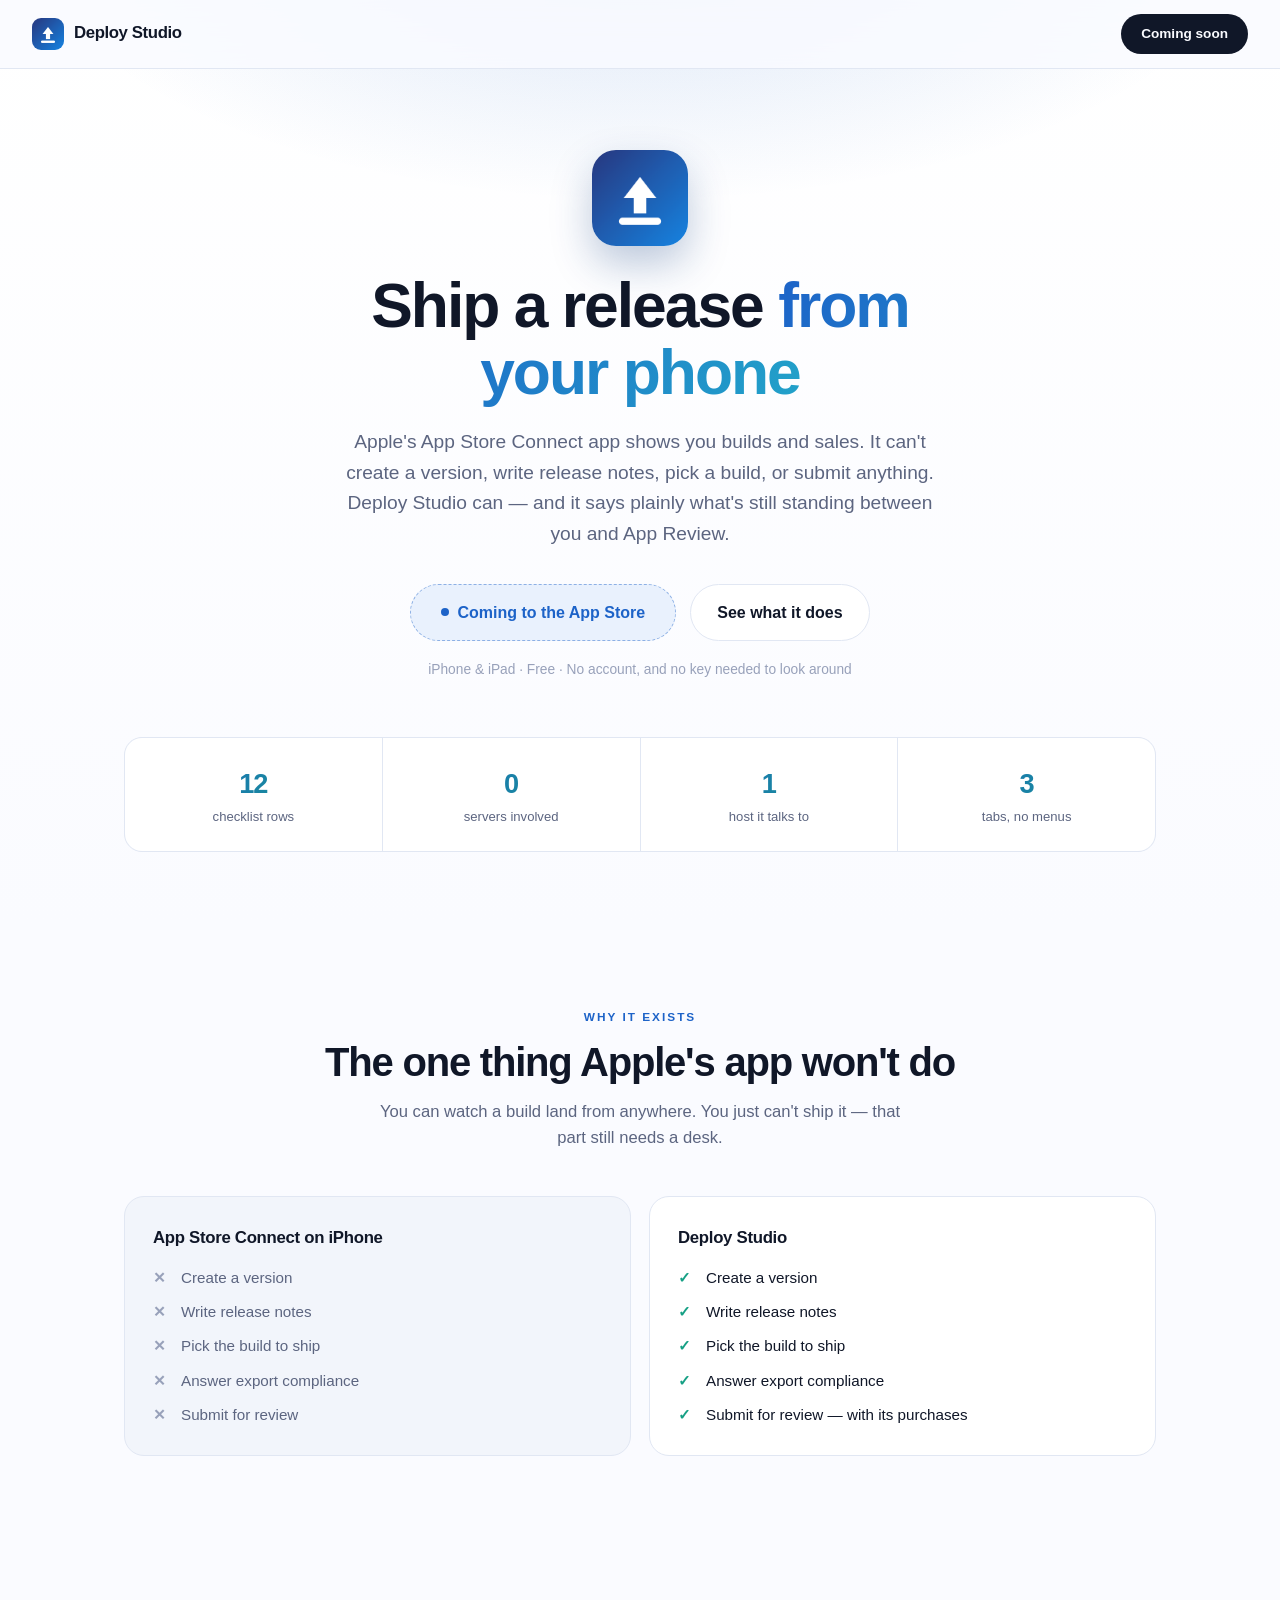
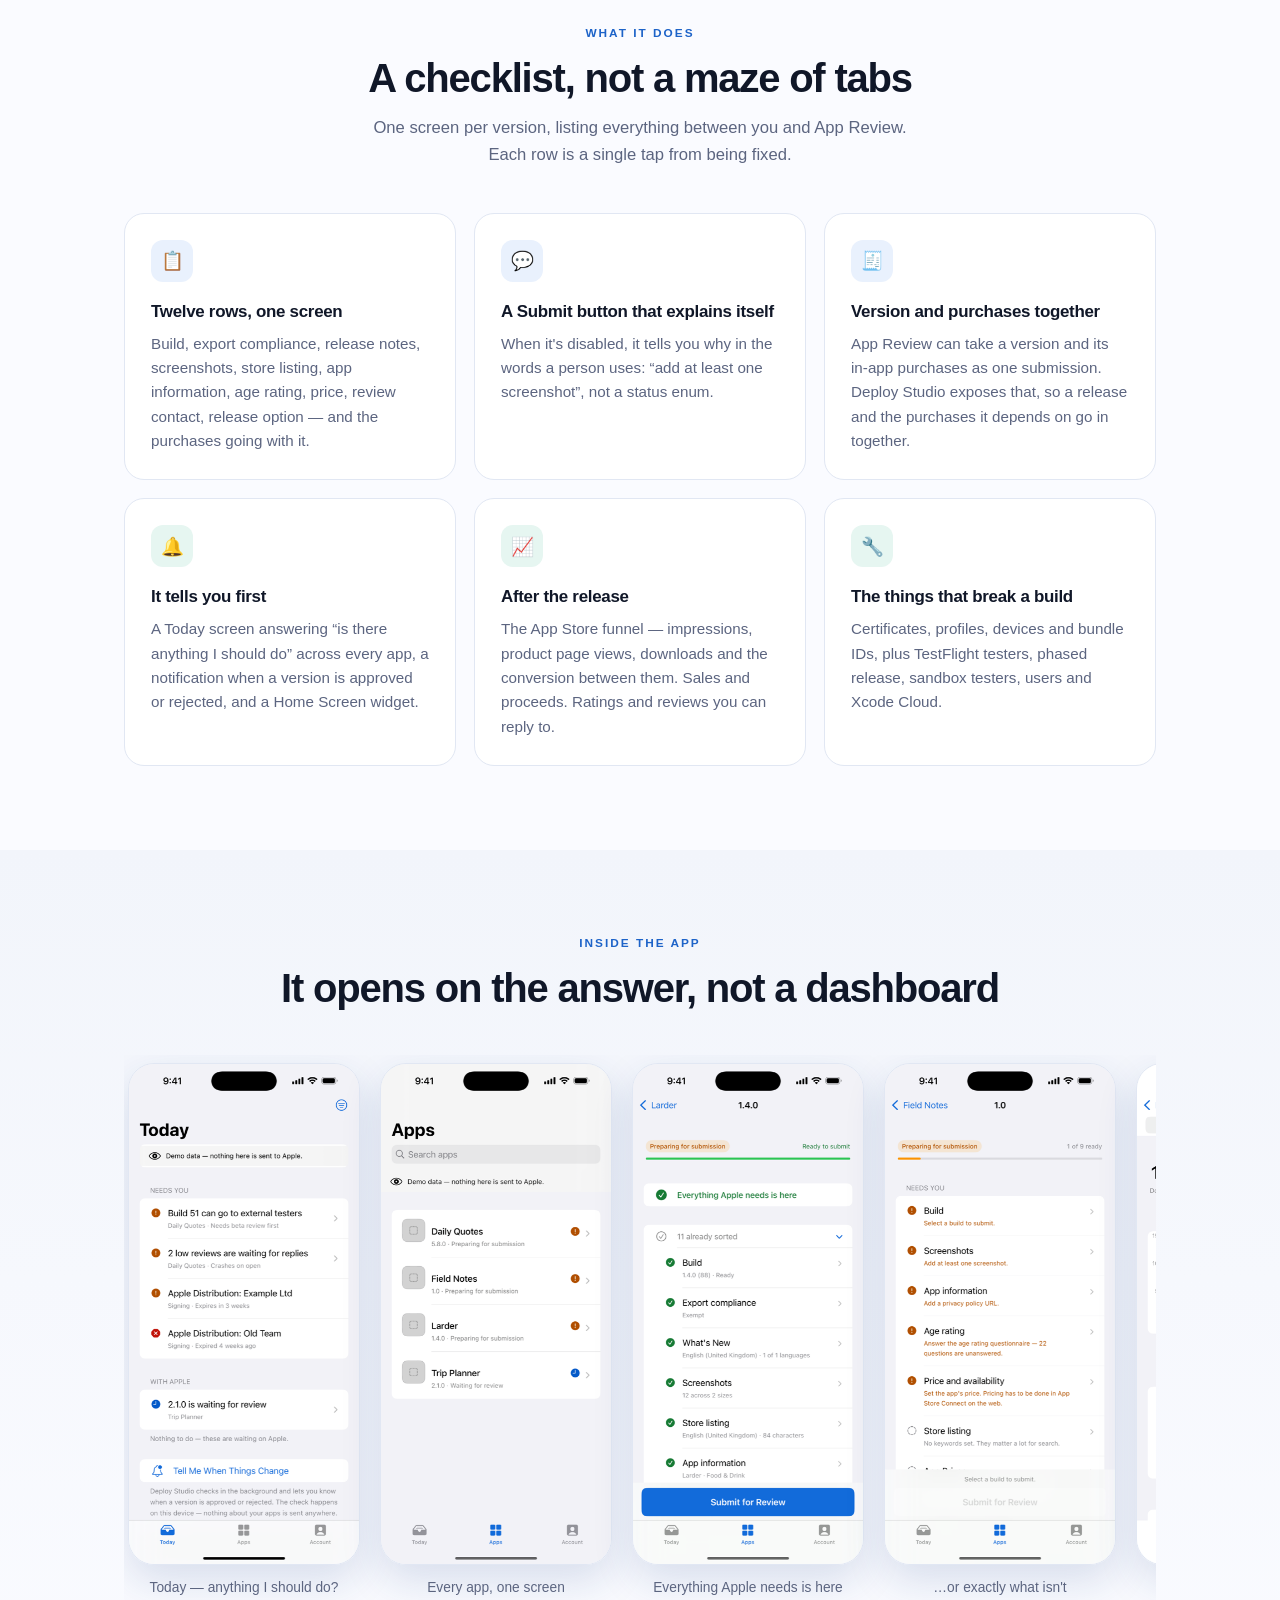
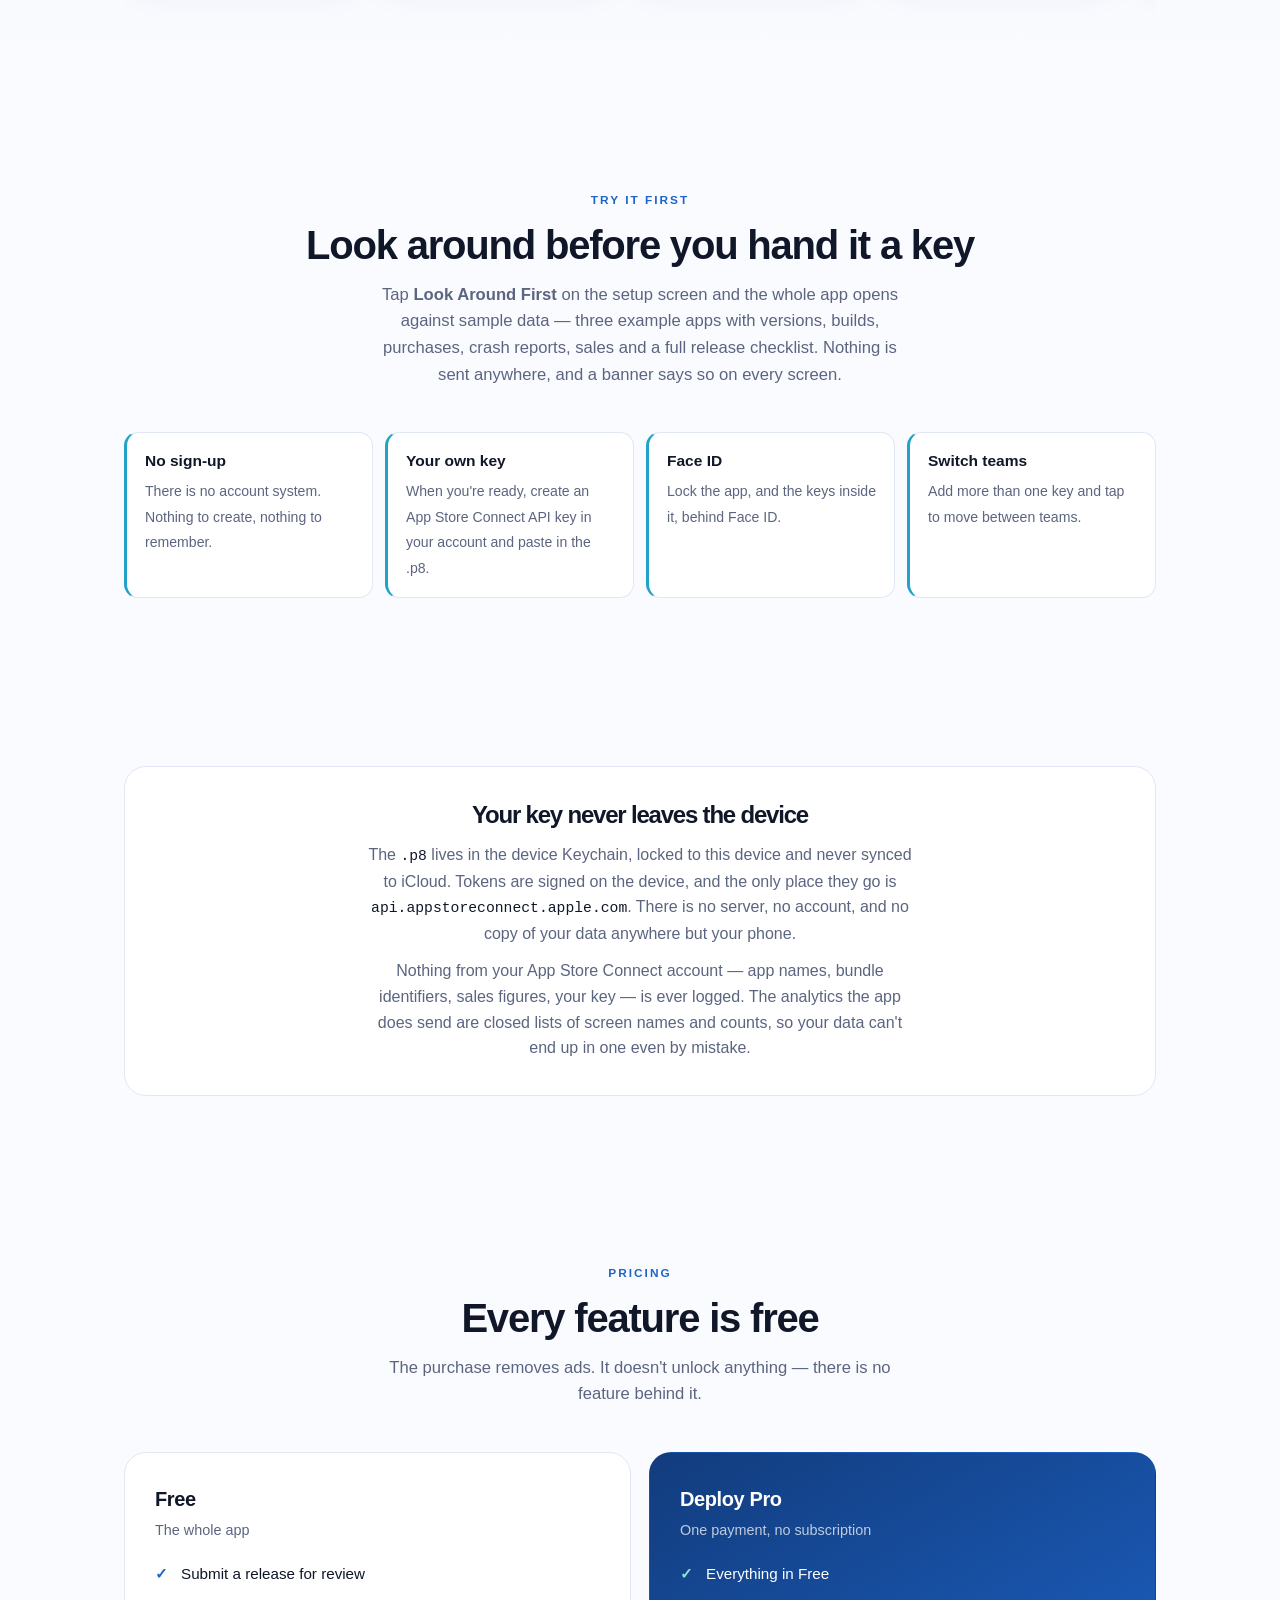
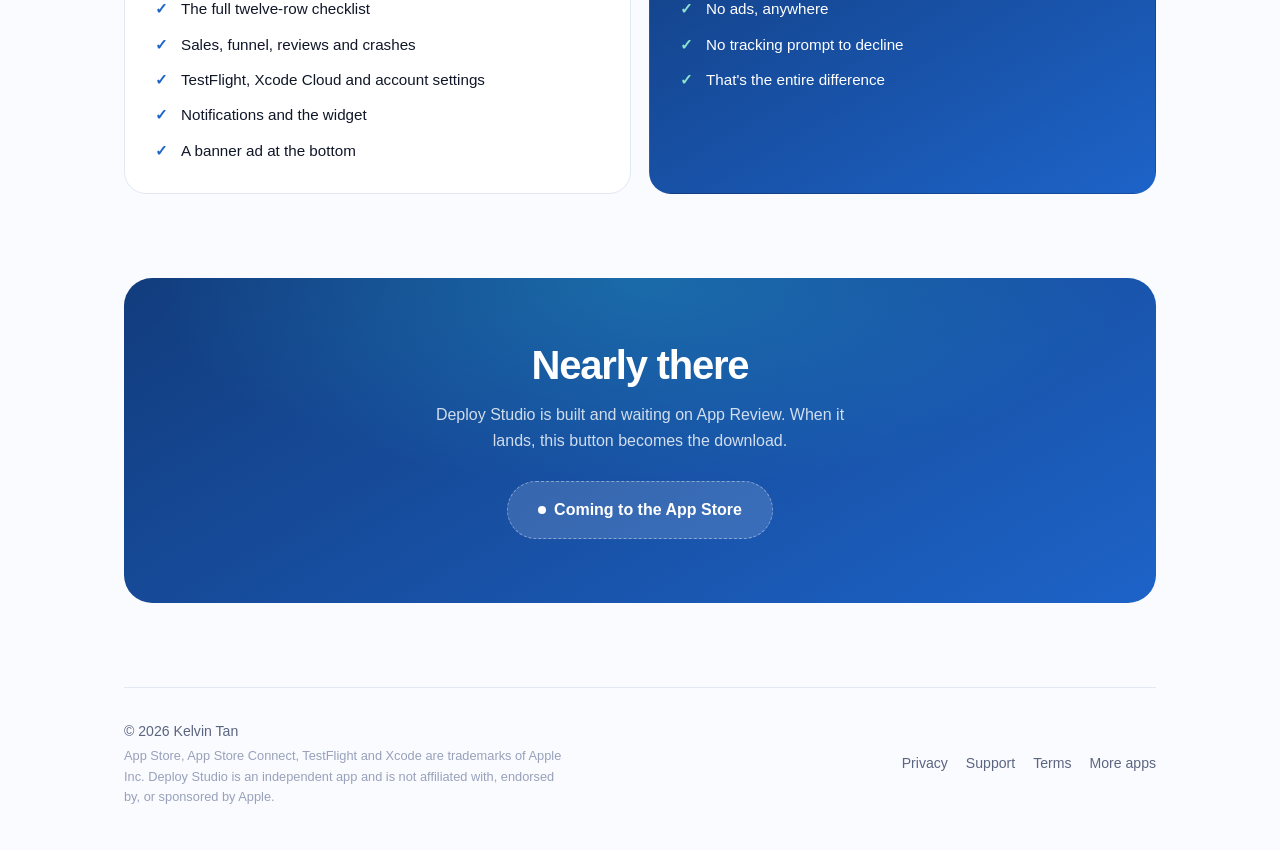
==== index.html @ d60c4b7b "Deploy Studio landing page, privacy policy and support Static page in the portfolio house style, mat" ====
<!doctype html>
<html lang="en">
<head>
<meta charset="utf-8">
<meta name="viewport" content="width=device-width, initial-scale=1">
<title>Deploy Studio — Ship releases from your phone</title>
<meta name="description" content="An App Store Connect client that can actually submit a release: pick a build, write release notes, answer export compliance, and send it for review. Your key never leaves the device.">
<meta property="og:title" content="Deploy Studio — Ship releases from your phone">
<meta property="og:description" content="The App Store Connect app can't submit a release. This one can — from an iPhone. No server, and your key stays in the Keychain.">
<meta property="og:image" content="https://zhiyao92.github.io/deploy-studio-landing/assets/app-icon.png">
<meta property="og:type" content="website">
<meta property="og:url" content="https://zhiyao92.github.io/deploy-studio-landing/">
<link rel="canonical" href="https://zhiyao92.github.io/deploy-studio-landing/">
<meta name="twitter:card" content="summary_large_image">
<link rel="icon" href="assets/app-icon.png">
<link rel="apple-touch-icon" href="assets/app-icon.png">
<style>
  *, *::before, *::after { box-sizing: border-box; margin: 0; padding: 0; }

  :root {
    --blue: #1D63C8;
    --blue-deep: #123C7D;
    --blue-bg: #E9F1FD;
    --cyan: #22A2C9;
    --teal: #16A085;
    --teal-bg: #E6F6F1;
    --bg: #FAFBFF;
    --surface: #FFFFFF;
    --surface2: #F2F5FB;
    --border: #E1E7F3;
    --text: #101728;
    --muted: #5C6580;
    --soft: #98A1BA;
    --shadow: 18, 60, 125;
  }
  @media (prefers-color-scheme: dark) {
    :root {
      --blue: #6FA3F2; --blue-deep: #0B1C3A; --blue-bg: #16233D;
      --cyan: #4FC3E8; --teal: #3FD0AE; --teal-bg: #142E2A;
      --bg: #0B1020; --surface: #141B2E; --surface2: #111827;
      --border: #253048; --text: #EAEEF8; --muted: #98A3BF; --soft: #6C7796;
      --shadow: 0, 0, 0;
    }
  }

  html { scroll-behavior: smooth; }
  body {
    font-family: -apple-system, BlinkMacSystemFont, "Segoe UI", Roboto, sans-serif;
    background: var(--bg); color: var(--text); line-height: 1.6;
    overflow-x: hidden; -webkit-font-smoothing: antialiased;
  }
  .wrap { max-width: 1080px; margin: 0 auto; padding: 0 24px; }
  img { max-width: 100%; }

  /* ── NAV ── */
  nav {
    position: fixed; top: 0; left: 0; right: 0; z-index: 100;
    display: flex; align-items: center; justify-content: space-between;
    padding: 14px 32px;
    background: color-mix(in srgb, var(--bg) 85%, transparent);
    backdrop-filter: blur(20px);
    border-bottom: 1px solid var(--border);
  }
  .nav-logo { display: flex; align-items: center; gap: 10px; text-decoration: none; }
  .nav-logo img { width: 32px; height: 32px; border-radius: 9px; }
  .nav-logo span { font-weight: 800; font-size: 1.05rem; color: var(--text); letter-spacing: -0.4px; }
  .nav-cta {
    background: var(--text); color: var(--bg); font-weight: 700; font-size: .85rem;
    padding: 9px 20px; border-radius: 100px; text-decoration: none;
    transition: opacity .2s, transform .2s;
  }
  .nav-cta:hover { opacity: .85; transform: scale(1.03); }

  /* ── HERO ── */
  .hero {
    padding: 150px 24px 72px; text-align: center;
    background:
      radial-gradient(900px 420px at 50% -10%, color-mix(in srgb, var(--blue) 18%, transparent), transparent 70%),
      linear-gradient(180deg, var(--surface) 0%, var(--bg) 100%);
  }
  .hero-icon {
    width: 96px; height: 96px; border-radius: 24px; margin: 0 auto 26px; display: block;
    box-shadow: 0 18px 40px rgba(var(--shadow), .28);
  }
  .hero h1 {
    font-size: clamp(2.3rem, 6vw, 3.9rem); line-height: 1.08;
    letter-spacing: -2px; font-weight: 800; max-width: 16ch; margin: 0 auto 20px;
  }
  .hero h1 em {
    font-style: normal;
    background: linear-gradient(120deg, var(--blue), var(--cyan));
    -webkit-background-clip: text; background-clip: text; color: transparent;
  }
  .hero p.sub {
    font-size: clamp(1.02rem, 2.2vw, 1.2rem); color: var(--muted);
    max-width: 56ch; margin: 0 auto 34px;
  }
  .cta-row { display: flex; gap: 14px; justify-content: center; flex-wrap: wrap; }
  .btn-primary {
    display: inline-flex; align-items: center; gap: 9px;
    background: linear-gradient(120deg, var(--blue), var(--cyan));
    color: #fff; font-weight: 700; font-size: 1rem;
    padding: 15px 30px; border-radius: 100px; text-decoration: none;
    box-shadow: 0 10px 28px color-mix(in srgb, var(--blue) 34%, transparent);
    transition: transform .2s, box-shadow .2s;
  }
  .btn-primary:hover { transform: translateY(-2px); box-shadow: 0 14px 34px color-mix(in srgb, var(--blue) 44%, transparent); }
  .btn-ghost {
    display: inline-flex; align-items: center; color: var(--text); font-weight: 600;
    font-size: 1rem; padding: 15px 26px; border-radius: 100px; text-decoration: none;
    border: 1px solid var(--border); background: var(--surface);
    transition: border-color .2s;
  }
  .btn-ghost:hover { border-color: var(--soft); }
  .soon-pill {
    display: inline-flex; align-items: center; gap: 8px;
    background: var(--blue-bg); color: var(--blue); font-weight: 700; font-size: 1rem;
    padding: 15px 30px; border-radius: 100px;
    border: 1px dashed color-mix(in srgb, var(--blue) 45%, transparent);
  }
  .soon-pill .dot {
    width: 8px; height: 8px; border-radius: 50%; background: var(--blue);
    animation: pulse 2s ease-in-out infinite;
  }
  @keyframes pulse { 0%,100% { opacity: 1; transform: scale(1); } 50% { opacity: .4; transform: scale(.8); } }
  @media (prefers-reduced-motion: reduce) { .soon-pill .dot { animation: none; } }
  .hero-note { margin-top: 18px; font-size: .86rem; color: var(--soft); }

  /* ── STATS ── */
  .stats {
    display: grid; grid-template-columns: repeat(4, 1fr); gap: 1px;
    background: var(--border); border: 1px solid var(--border);
    border-radius: 18px; overflow: hidden; margin: 56px auto 0;
  }
  .stat { background: var(--surface); padding: 24px 16px; text-align: center; }
  .stat .n {
    font-size: 1.7rem; font-weight: 800; letter-spacing: -1px;
    background: linear-gradient(120deg, var(--blue), var(--teal));
    -webkit-background-clip: text; background-clip: text; color: transparent;
  }
  .stat .l { font-size: .82rem; color: var(--muted); }

  /* ── SECTIONS ── */
  section { padding: 84px 0; }
  .eyebrow {
    text-transform: uppercase; letter-spacing: 2px; font-size: .74rem;
    font-weight: 800; color: var(--blue); margin-bottom: 12px;
  }
  h2 { font-size: clamp(1.7rem, 4vw, 2.5rem); line-height: 1.15; letter-spacing: -1.2px; font-weight: 800; margin-bottom: 14px; }
  .lede { color: var(--muted); max-width: 58ch; font-size: 1.04rem; }
  .section-head { margin-bottom: 44px; }
  .section-head.center { text-align: center; }
  .section-head.center .lede { margin: 0 auto; }

  /* ── THE GAP ── */
  .gap-grid { display: grid; grid-template-columns: 1fr 1fr; gap: 18px; }
  @media (max-width: 720px) { .gap-grid { grid-template-columns: 1fr; } }
  .gap-card { border-radius: 20px; padding: 28px; border: 1px solid var(--border); background: var(--surface); }
  .gap-card.them { background: var(--surface2); }
  .gap-card h3 { font-size: 1.05rem; font-weight: 750; margin-bottom: 14px; letter-spacing: -.3px; }
  .gap-card ul { list-style: none; display: grid; gap: 10px; }
  .gap-card li { font-size: .95rem; padding-left: 28px; position: relative; color: var(--muted); }
  .gap-card li::before { position: absolute; left: 0; top: 0; font-weight: 800; }
  .gap-card.them li::before { content: "✕"; color: var(--soft); }
  .gap-card.us li::before { content: "✓"; color: var(--teal); }
  .gap-card.us li { color: var(--text); }

  /* ── FEATURES ── */
  .grid { display: grid; grid-template-columns: repeat(auto-fit, minmax(260px, 1fr)); gap: 18px; }
  .card { background: var(--surface); border: 1px solid var(--border); border-radius: 20px; padding: 26px; }
  .card .ico {
    width: 42px; height: 42px; border-radius: 12px; margin-bottom: 16px;
    display: grid; place-items: center; font-size: 1.15rem; background: var(--blue-bg);
  }
  .card.teal .ico { background: var(--teal-bg); }
  .card h3 { font-size: 1.06rem; font-weight: 750; margin-bottom: 7px; letter-spacing: -.3px; }
  .card p { color: var(--muted); font-size: .95rem; }

  /* ── SCREENS ── */
  .screens { background: linear-gradient(180deg, var(--surface2), var(--bg)); }
  .shots { display: flex; gap: 20px; overflow-x: auto; padding: 8px 4px 24px; scroll-snap-type: x mandatory; }
  .shot { flex: 0 0 232px; scroll-snap-align: center; text-align: center; }
  .shot img {
    width: 100%; border-radius: 26px; display: block;
    border: 1px solid var(--border); box-shadow: 0 16px 40px rgba(var(--shadow), .14);
  }
  .shot figcaption { margin-top: 12px; font-size: .86rem; color: var(--muted); }

  /* ── PATHS ── */
  .paths { display: grid; grid-template-columns: repeat(auto-fit, minmax(230px, 1fr)); gap: 12px; }
  .path { background: var(--surface); border: 1px solid var(--border); border-left: 3px solid var(--cyan); border-radius: 14px; padding: 16px 18px; }
  .path b { display: block; font-size: .97rem; font-weight: 700; margin-bottom: 4px; }
  .path span { font-size: .88rem; color: var(--muted); }

  /* ── PRICING ── */
  .plans { display: grid; grid-template-columns: repeat(auto-fit, minmax(280px, 1fr)); gap: 18px; }
  .plan { background: var(--surface); border: 1px solid var(--border); border-radius: 22px; padding: 30px; }
  .plan.pro { border-color: transparent; background: linear-gradient(150deg, var(--blue-deep), var(--blue)); color: #fff; }
  .plan h3 { font-size: 1.25rem; font-weight: 800; letter-spacing: -.4px; margin-bottom: 4px; }
  .plan .kicker { font-size: .9rem; color: var(--muted); margin-bottom: 20px; }
  .plan.pro .kicker { color: rgba(255,255,255,.72); }
  .plan ul { list-style: none; display: grid; gap: 11px; }
  .plan li { font-size: .95rem; padding-left: 26px; position: relative; }
  .plan li::before { content: "✓"; position: absolute; left: 0; top: 0; color: var(--blue); font-weight: 800; }
  .plan.pro li::before { color: #8FE3CE; }

  /* ── PRIVACY ── */
  .privacy { background: var(--surface); border: 1px solid var(--border); border-radius: 22px; padding: 34px; text-align: center; }
  .privacy h2 { font-size: 1.5rem; }
  .privacy p { color: var(--muted); max-width: 62ch; margin: 0 auto; }
  .privacy p + p { margin-top: 12px; }
  .mono { font-family: ui-monospace, SFMono-Regular, Menlo, monospace; font-size: .92em; color: var(--text); }

  /* ── FINAL CTA ── */
  .final {
    text-align: center; color: #fff;
    background:
      radial-gradient(700px 300px at 50% 0%, color-mix(in srgb, var(--cyan) 38%, transparent), transparent 70%),
      linear-gradient(150deg, var(--blue-deep), var(--blue));
    border-radius: 28px; padding: 64px 28px; margin: 0 0 84px;
  }
  .final h2 { color: #fff; }
  .final p { color: rgba(255,255,255,.8); max-width: 48ch; margin: 0 auto 28px; }
  .final .soon-pill { background: rgba(255,255,255,.14); color: #fff; border-color: rgba(255,255,255,.4); }
  .final .soon-pill .dot { background: #fff; }

  /* ── FOOTER ── */
  footer {
    border-top: 1px solid var(--border); padding: 32px 0 44px; font-size: .88rem; color: var(--muted);
    display: flex; flex-wrap: wrap; gap: 16px; justify-content: space-between; align-items: center;
  }
  footer a { color: var(--muted); text-decoration: none; }
  footer a:hover { color: var(--text); }
  .foot-links { display: flex; gap: 18px; flex-wrap: wrap; }
  .legal { font-size: .8rem; color: var(--soft); max-width: 62ch; margin-top: 4px; }

  @media (max-width: 720px) {
    nav { padding: 12px 18px; }
    .stats { grid-template-columns: repeat(2, 1fr); }
    section { padding: 60px 0; }
    .final { border-radius: 22px; padding: 48px 22px; }
  }
</style>
</head>
<body>

<nav>
  <a class="nav-logo" href="#top"><img src="assets/app-icon.png" alt=""><span>Deploy Studio</span></a>
  <a class="nav-cta" href="#coming">Coming soon</a>
</nav>

<header class="hero" id="top">
  <img class="hero-icon" src="assets/app-icon.png" alt="Deploy Studio app icon">
  <h1>Ship a release <em>from your phone</em></h1>
  <p class="sub">Apple's App Store Connect app shows you builds and sales. It can't create a version, write release notes, pick a build, or submit anything. Deploy Studio can — and it says plainly what's still standing between you and App&nbsp;Review.</p>
  <div class="cta-row">
    <span class="soon-pill"><span class="dot"></span>Coming to the App Store</span>
    <a class="btn-ghost" href="#inside">See what it does</a>
  </div>
  <p class="hero-note">iPhone &amp; iPad · Free · No account, and no key needed to look around</p>

  <div class="wrap">
    <div class="stats">
      <div class="stat"><div class="n">12</div><div class="l">checklist rows</div></div>
      <div class="stat"><div class="n">0</div><div class="l">servers involved</div></div>
      <div class="stat"><div class="n">1</div><div class="l">host it talks to</div></div>
      <div class="stat"><div class="n">3</div><div class="l">tabs, no menus</div></div>
    </div>
  </div>
</header>

<section id="why">
  <div class="wrap">
    <div class="section-head center">
      <p class="eyebrow">Why it exists</p>
      <h2>The one thing Apple's app won't do</h2>
      <p class="lede">You can watch a build land from anywhere. You just can't ship it — that part still needs a desk.</p>
    </div>
    <div class="gap-grid">
      <div class="gap-card them">
        <h3>App Store Connect on iPhone</h3>
        <ul>
          <li>Create a version</li>
          <li>Write release notes</li>
          <li>Pick the build to ship</li>
          <li>Answer export compliance</li>
          <li>Submit for review</li>
        </ul>
      </div>
      <div class="gap-card us">
        <h3>Deploy Studio</h3>
        <ul>
          <li>Create a version</li>
          <li>Write release notes</li>
          <li>Pick the build to ship</li>
          <li>Answer export compliance</li>
          <li>Submit for review — with its purchases</li>
        </ul>
      </div>
    </div>
  </div>
</section>

<section id="inside">
  <div class="wrap">
    <div class="section-head center">
      <p class="eyebrow">What it does</p>
      <h2>A checklist, not a maze of tabs</h2>
      <p class="lede">One screen per version, listing everything between you and App Review. Each row is a single tap from being fixed.</p>
    </div>
    <div class="grid">
      <div class="card">
        <div class="ico">📋</div>
        <h3>Twelve rows, one screen</h3>
        <p>Build, export compliance, release notes, screenshots, store listing, app information, age rating, price, review contact, release option — and the purchases going with it.</p>
      </div>
      <div class="card">
        <div class="ico">💬</div>
        <h3>A Submit button that explains itself</h3>
        <p>When it's disabled, it tells you why in the words a person uses: “add at least one screenshot”, not a status enum.</p>
      </div>
      <div class="card">
        <div class="ico">🧾</div>
        <h3>Version and purchases together</h3>
        <p>App Review can take a version and its in-app purchases as one submission. Deploy Studio exposes that, so a release and the purchases it depends on go in together.</p>
      </div>
      <div class="card teal">
        <div class="ico">🔔</div>
        <h3>It tells you first</h3>
        <p>A Today screen answering “is there anything I should do” across every app, a notification when a version is approved or rejected, and a Home Screen widget.</p>
      </div>
      <div class="card teal">
        <div class="ico">📈</div>
        <h3>After the release</h3>
        <p>The App Store funnel — impressions, product page views, downloads and the conversion between them. Sales and proceeds. Ratings and reviews you can reply to.</p>
      </div>
      <div class="card teal">
        <div class="ico">🔧</div>
        <h3>The things that break a build</h3>
        <p>Certificates, profiles, devices and bundle IDs, plus TestFlight testers, phased release, sandbox testers, users and Xcode Cloud.</p>
      </div>
    </div>
  </div>
</section>

<section class="screens">
  <div class="wrap">
    <div class="section-head center">
      <p class="eyebrow">Inside the app</p>
      <h2>It opens on the answer, not a dashboard</h2>
    </div>
    <div class="shots">
      <figure class="shot"><img src="screenshots/01-03-today.png" alt="The Today screen summarising what needs attention" loading="lazy"><figcaption>Today — anything I should do?</figcaption></figure>
      <figure class="shot"><img src="screenshots/02-02-apps.png" alt="Every app in one list" loading="lazy"><figcaption>Every app, one screen</figcaption></figure>
      <figure class="shot"><img src="screenshots/03-05-checklist-ready.png" alt="A release checklist with every row satisfied" loading="lazy"><figcaption>Everything Apple needs is here</figcaption></figure>
      <figure class="shot"><img src="screenshots/04-06-checklist-blocked.png" alt="A checklist showing what is still blocking the release" loading="lazy"><figcaption>…or exactly what isn't</figcaption></figure>
      <figure class="shot"><img src="screenshots/05-08-sales-30d.png" alt="Sales over the last thirty days" loading="lazy"><figcaption>Sales and proceeds</figcaption></figure>
      <figure class="shot"><img src="screenshots/06-11-xcode-cloud-run.png" alt="An Xcode Cloud build running" loading="lazy"><figcaption>Start a build from anywhere</figcaption></figure>
    </div>
  </div>
</section>

<section>
  <div class="wrap">
    <div class="section-head center">
      <p class="eyebrow">Try it first</p>
      <h2>Look around before you hand it a key</h2>
      <p class="lede">Tap <b>Look Around First</b> on the setup screen and the whole app opens against sample data — three example apps with versions, builds, purchases, crash reports, sales and a full release checklist. Nothing is sent anywhere, and a banner says so on every screen.</p>
    </div>
    <div class="paths">
      <div class="path"><b>No sign-up</b><span>There is no account system. Nothing to create, nothing to remember.</span></div>
      <div class="path"><b>Your own key</b><span>When you're ready, create an App Store Connect API key in your account and paste in the .p8.</span></div>
      <div class="path"><b>Face ID</b><span>Lock the app, and the keys inside it, behind Face ID.</span></div>
      <div class="path"><b>Switch teams</b><span>Add more than one key and tap to move between teams.</span></div>
    </div>
  </div>
</section>

<section>
  <div class="wrap">
    <div class="privacy">
      <h2>Your key never leaves the device</h2>
      <p>The <span class="mono">.p8</span> lives in the device Keychain, locked to this device and never synced to iCloud. Tokens are signed on the device, and the only place they go is <span class="mono">api.appstoreconnect.apple.com</span>. There is no server, no account, and no copy of your data anywhere but your phone.</p>
      <p>Nothing from your App Store Connect account — app names, bundle identifiers, sales figures, your key — is ever logged. The analytics the app does send are closed lists of screen names and counts, so your data can't end up in one even by mistake.</p>
    </div>
  </div>
</section>

<section>
  <div class="wrap">
    <div class="section-head center">
      <p class="eyebrow">Pricing</p>
      <h2>Every feature is free</h2>
      <p class="lede">The purchase removes ads. It doesn't unlock anything — there is no feature behind it.</p>
    </div>
    <div class="plans">
      <div class="plan">
        <h3>Free</h3>
        <p class="kicker">The whole app</p>
        <ul>
          <li>Submit a release for review</li>
          <li>The full twelve-row checklist</li>
          <li>Sales, funnel, reviews and crashes</li>
          <li>TestFlight, Xcode Cloud and account settings</li>
          <li>Notifications and the widget</li>
          <li>A banner ad at the bottom</li>
        </ul>
      </div>
      <div class="plan pro">
        <h3>Deploy Pro</h3>
        <p class="kicker">One payment, no subscription</p>
        <ul>
          <li>Everything in Free</li>
          <li>No ads, anywhere</li>
          <li>No tracking prompt to decline</li>
          <li>That's the entire difference</li>
        </ul>
      </div>
    </div>
  </div>
</section>

<div class="wrap">
  <div class="final" id="coming">
    <h2>Nearly there</h2>
    <p>Deploy Studio is built and waiting on App Review. When it lands, this button becomes the download.</p>
    <span class="soon-pill"><span class="dot"></span>Coming to the App Store</span>
  </div>
</div>

<div class="wrap">
  <footer>
    <div>
      <div>© 2026 Kelvin Tan</div>
      <p class="legal">App Store, App Store Connect, TestFlight and Xcode are trademarks of Apple Inc. Deploy Studio is an independent app and is not affiliated with, endorsed by, or sponsored by Apple.</p>
    </div>
    <div class="foot-links">
      <a href="privacy.html">Privacy</a>
      <a href="mailto:kelvin.vins@gmail.com?subject=Deploy%20Studio%20support">Support</a>
      <a href="https://www.apple.com/legal/internet-services/itunes/dev/stdeula/">Terms</a>
      <a href="https://zhiyao92.github.io/ios-apps/">More apps</a>
    </div>
  </footer>
</div>

</body>
</html>
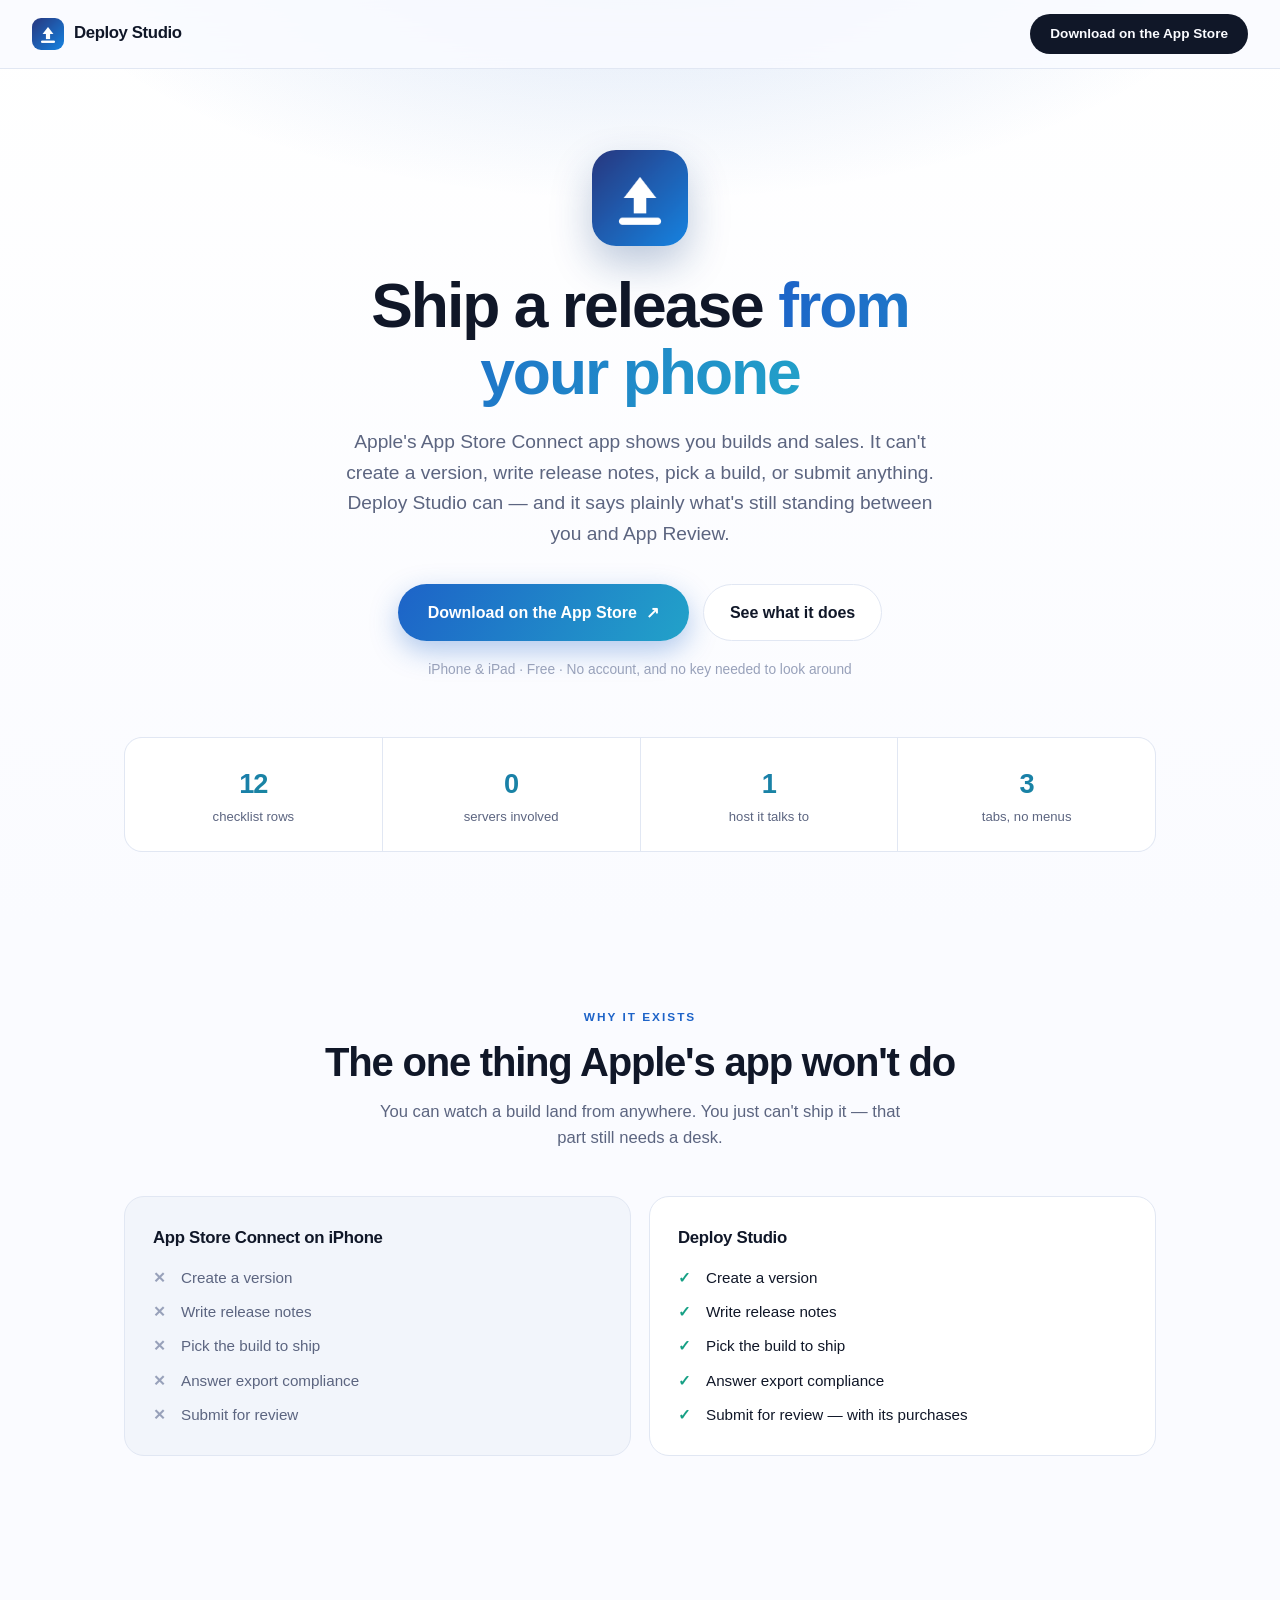
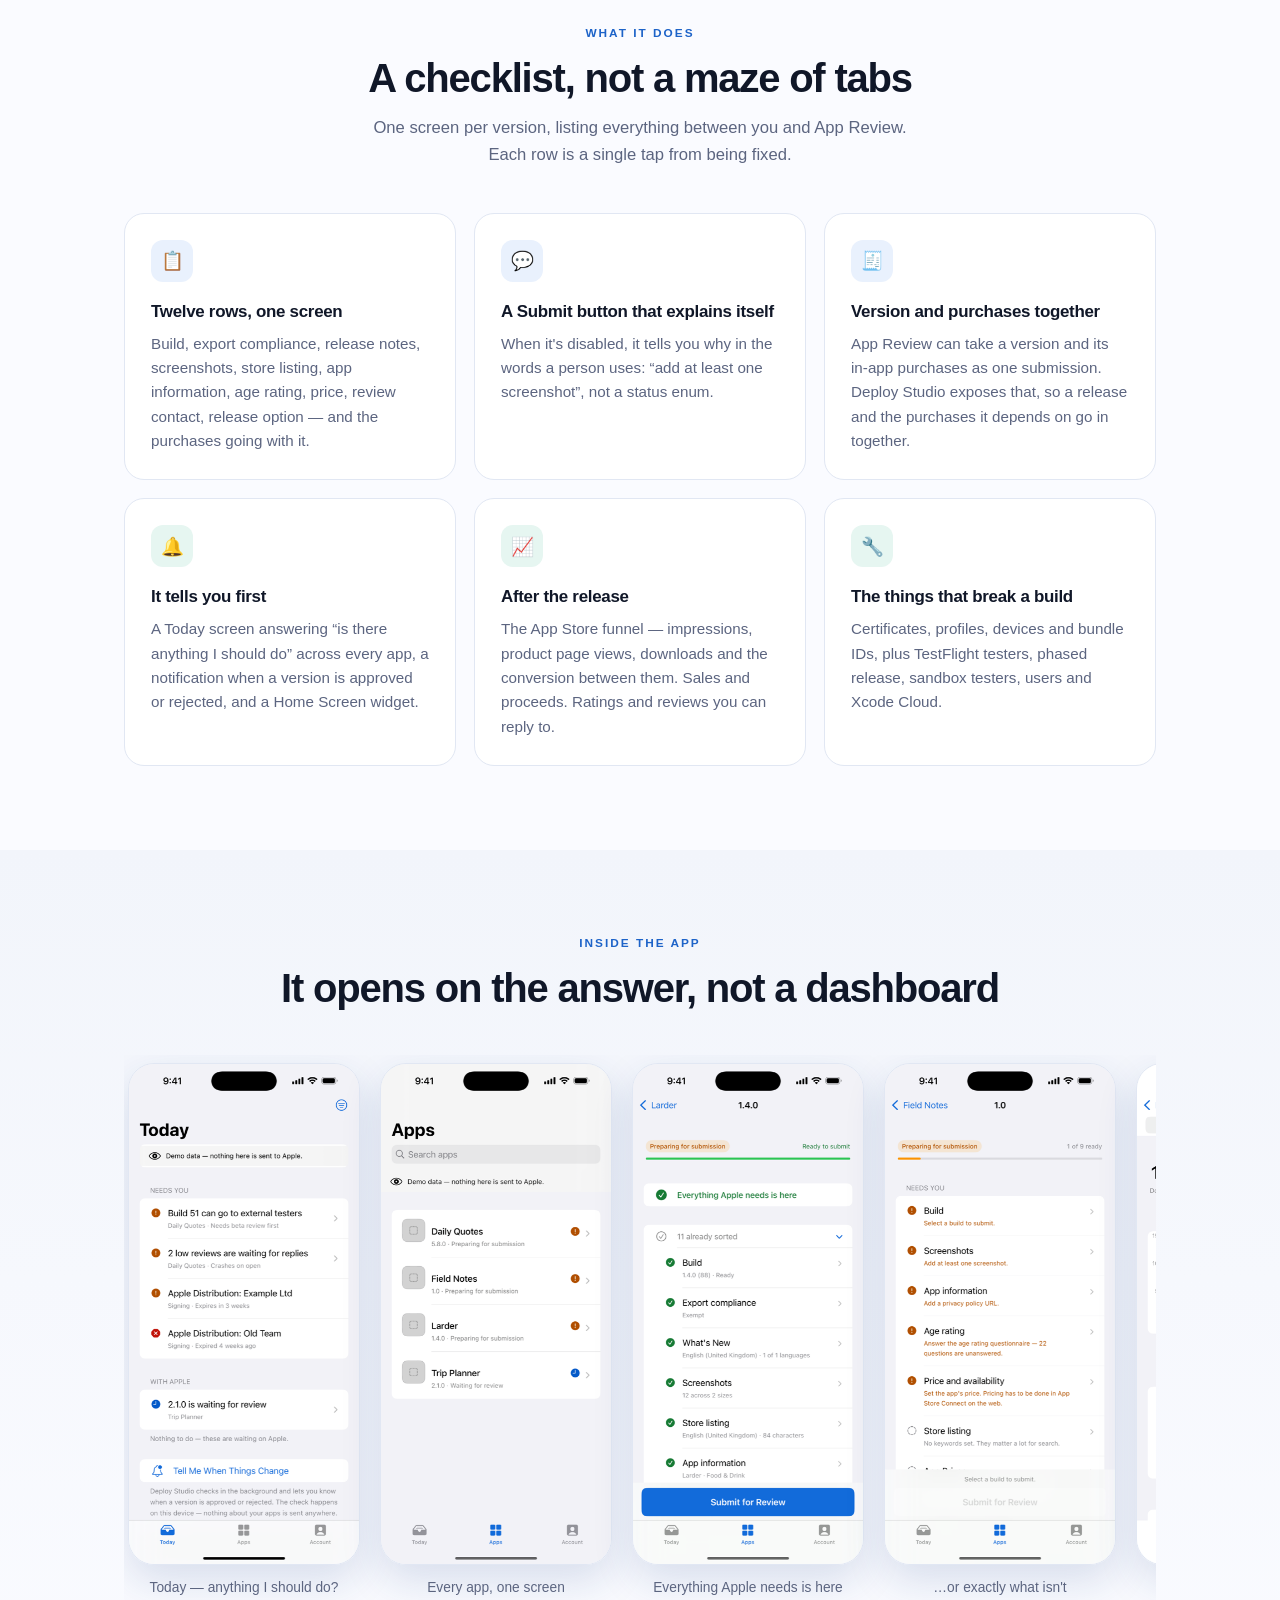
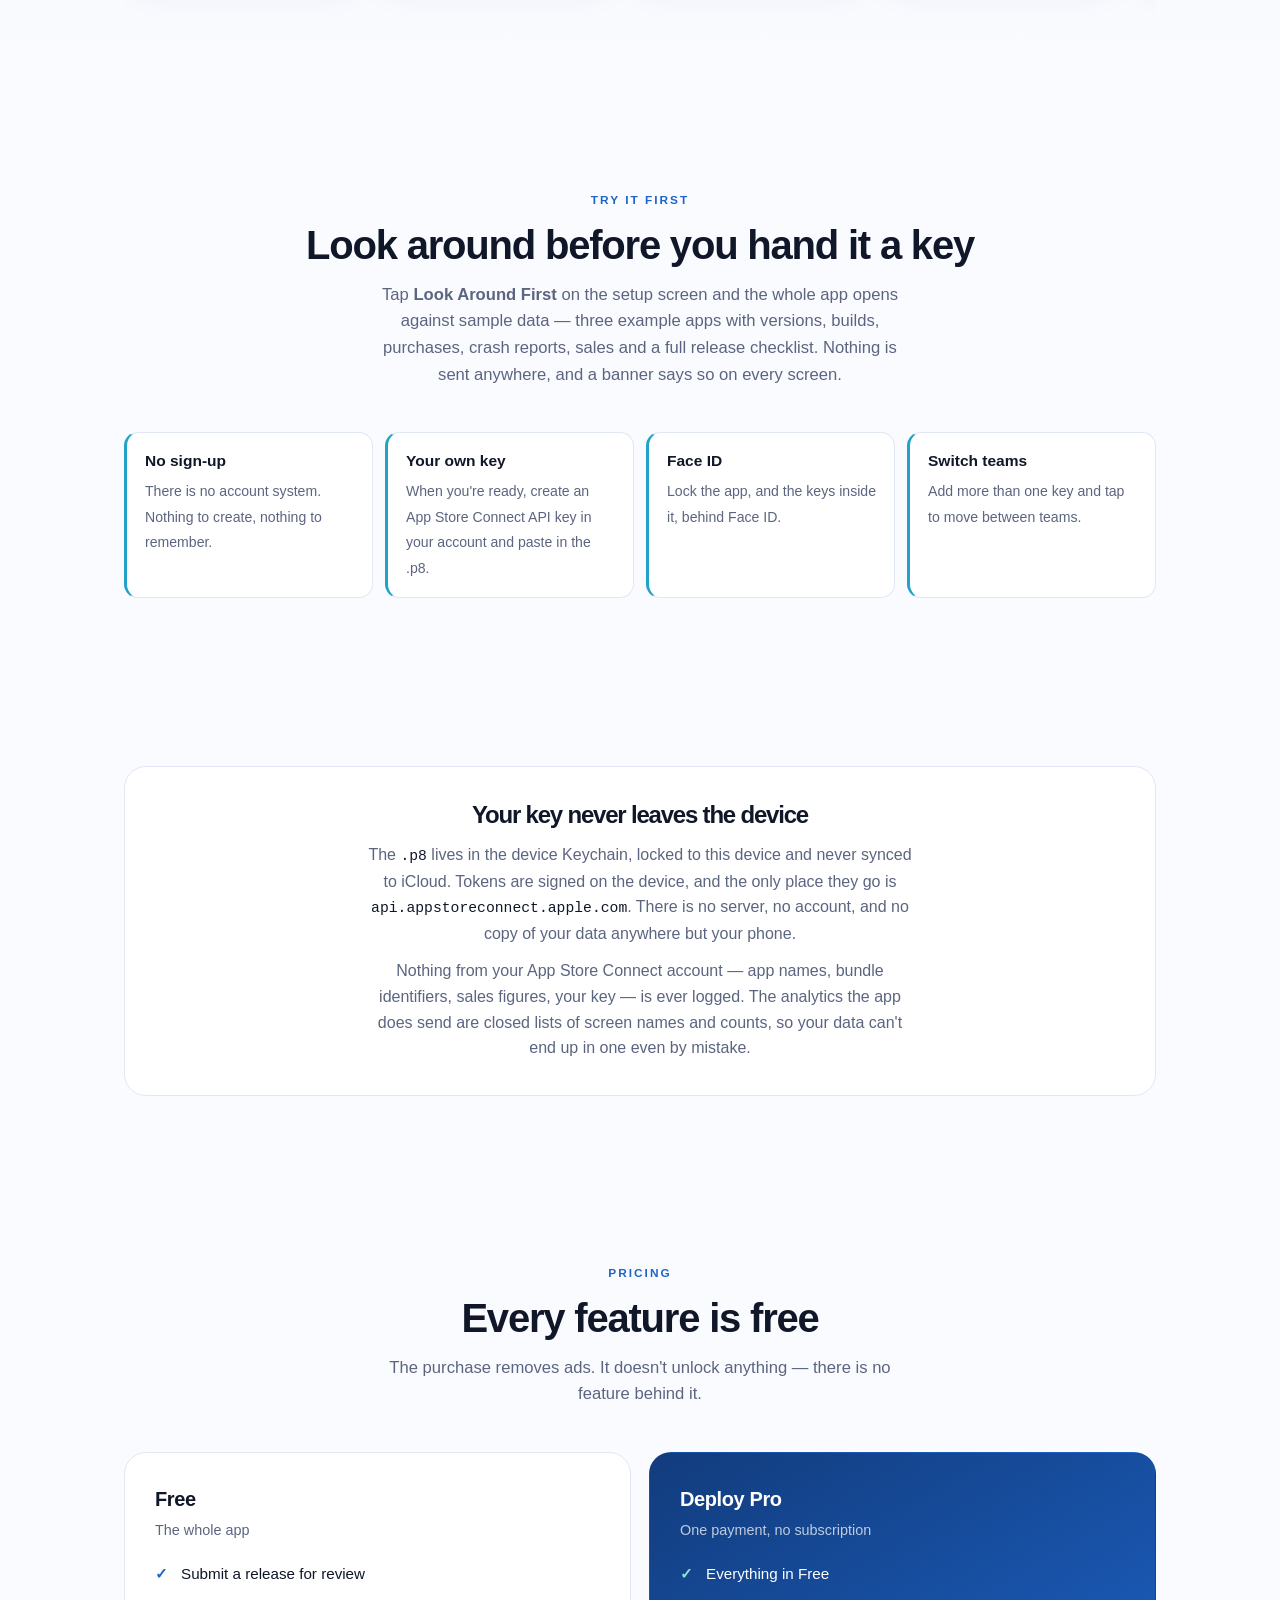
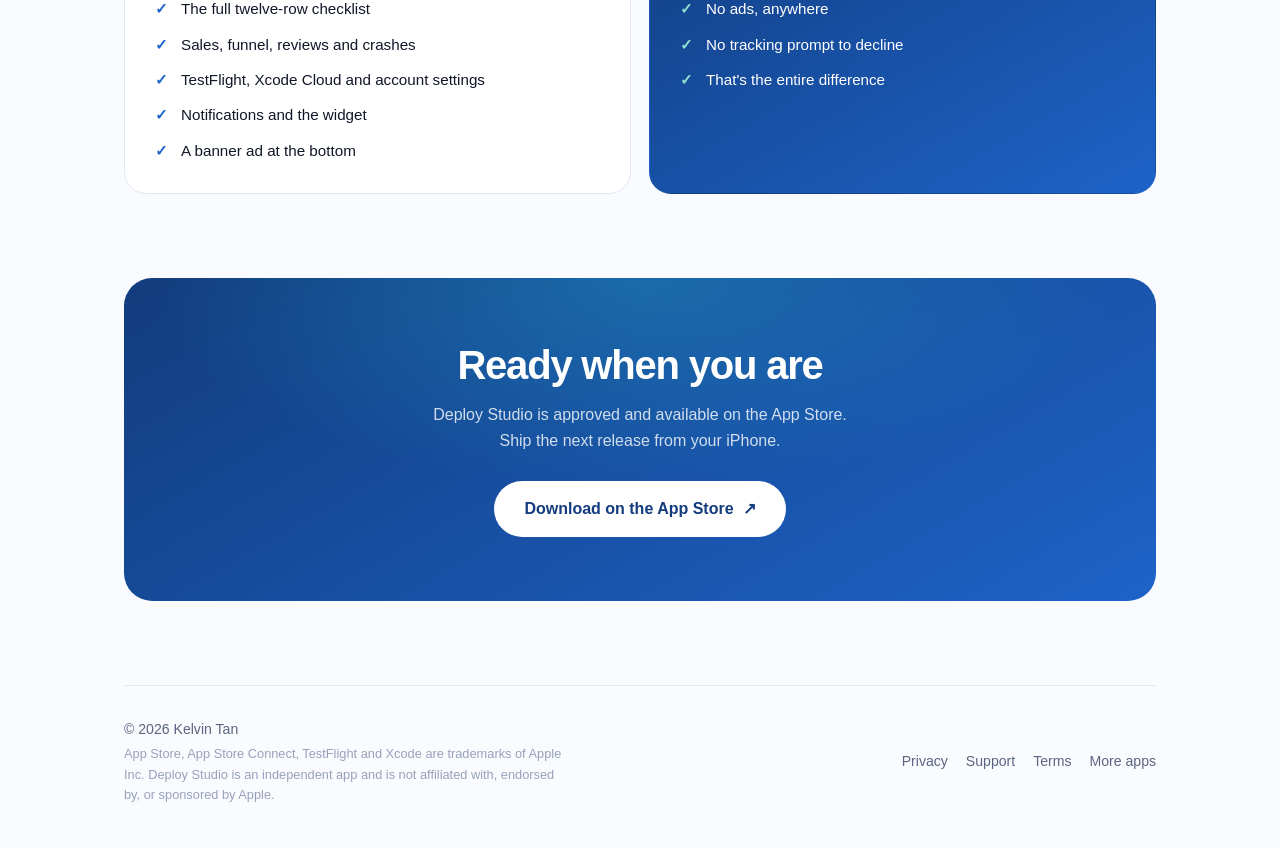
==== commit e5187863: "Add App Store CTA and social metadata" ====
--- a/index.html
+++ b/index.html
@@ -8,10 +8,17 @@
 <meta property="og:title" content="Deploy Studio — Ship releases from your phone">
 <meta property="og:description" content="The App Store Connect app can't submit a release. This one can — from an iPhone. No server, and your key stays in the Keychain.">
 <meta property="og:image" content="https://zhiyao92.github.io/deploy-studio-landing/assets/app-icon.png">
+<meta property="og:image:width" content="512">
+<meta property="og:image:height" content="512">
+<meta property="og:image:alt" content="Deploy Studio app icon">
 <meta property="og:type" content="website">
 <meta property="og:url" content="https://zhiyao92.github.io/deploy-studio-landing/">
 <link rel="canonical" href="https://zhiyao92.github.io/deploy-studio-landing/">
 <meta name="twitter:card" content="summary_large_image">
+<meta name="twitter:title" content="Deploy Studio — Ship releases from your phone">
+<meta name="twitter:description" content="Create and submit App Store releases from your iPhone. Your key stays in the Keychain.">
+<meta name="twitter:image" content="https://zhiyao92.github.io/deploy-studio-landing/assets/app-icon.png">
+<meta name="twitter:image:alt" content="Deploy Studio app icon">
 <link rel="icon" href="assets/app-icon.png">
 <link rel="apple-touch-icon" href="assets/app-icon.png">
 <style>
@@ -221,8 +228,8 @@
   }
   .final h2 { color: #fff; }
   .final p { color: rgba(255,255,255,.8); max-width: 48ch; margin: 0 auto 28px; }
-  .final .soon-pill { background: rgba(255,255,255,.14); color: #fff; border-color: rgba(255,255,255,.4); }
-  .final .soon-pill .dot { background: #fff; }
+  .final .btn-primary { background: #fff; color: var(--blue-deep); box-shadow: none; }
+  .final .btn-primary:hover { box-shadow: 0 10px 24px rgba(0,0,0,.18); }
 
   /* ── FOOTER ── */
   footer {
@@ -246,7 +253,7 @@
 
 <nav>
   <a class="nav-logo" href="#top"><img src="assets/app-icon.png" alt=""><span>Deploy Studio</span></a>
-  <a class="nav-cta" href="#coming">Coming soon</a>
+  <a class="nav-cta" href="https://apps.apple.com/my/app/deploy-studio/id6806610127">Download on the App Store</a>
 </nav>
 
 <header class="hero" id="top">
@@ -254,7 +261,7 @@
   <h1>Ship a release <em>from your phone</em></h1>
   <p class="sub">Apple's App Store Connect app shows you builds and sales. It can't create a version, write release notes, pick a build, or submit anything. Deploy Studio can — and it says plainly what's still standing between you and App&nbsp;Review.</p>
   <div class="cta-row">
-    <span class="soon-pill"><span class="dot"></span>Coming to the App Store</span>
+    <a class="btn-primary" href="https://apps.apple.com/my/app/deploy-studio/id6806610127">Download on the App Store <span aria-hidden="true">↗</span></a>
     <a class="btn-ghost" href="#inside">See what it does</a>
   </div>
   <p class="hero-note">iPhone &amp; iPad · Free · No account, and no key needed to look around</p>
@@ -422,9 +429,9 @@
 
 <div class="wrap">
   <div class="final" id="coming">
-    <h2>Nearly there</h2>
-    <p>Deploy Studio is built and waiting on App Review. When it lands, this button becomes the download.</p>
-    <span class="soon-pill"><span class="dot"></span>Coming to the App Store</span>
+    <h2>Ready when you are</h2>
+    <p>Deploy Studio is approved and available on the App Store. Ship the next release from your iPhone.</p>
+    <a class="btn-primary" href="https://apps.apple.com/my/app/deploy-studio/id6806610127">Download on the App Store <span aria-hidden="true">↗</span></a>
   </div>
 </div>
 
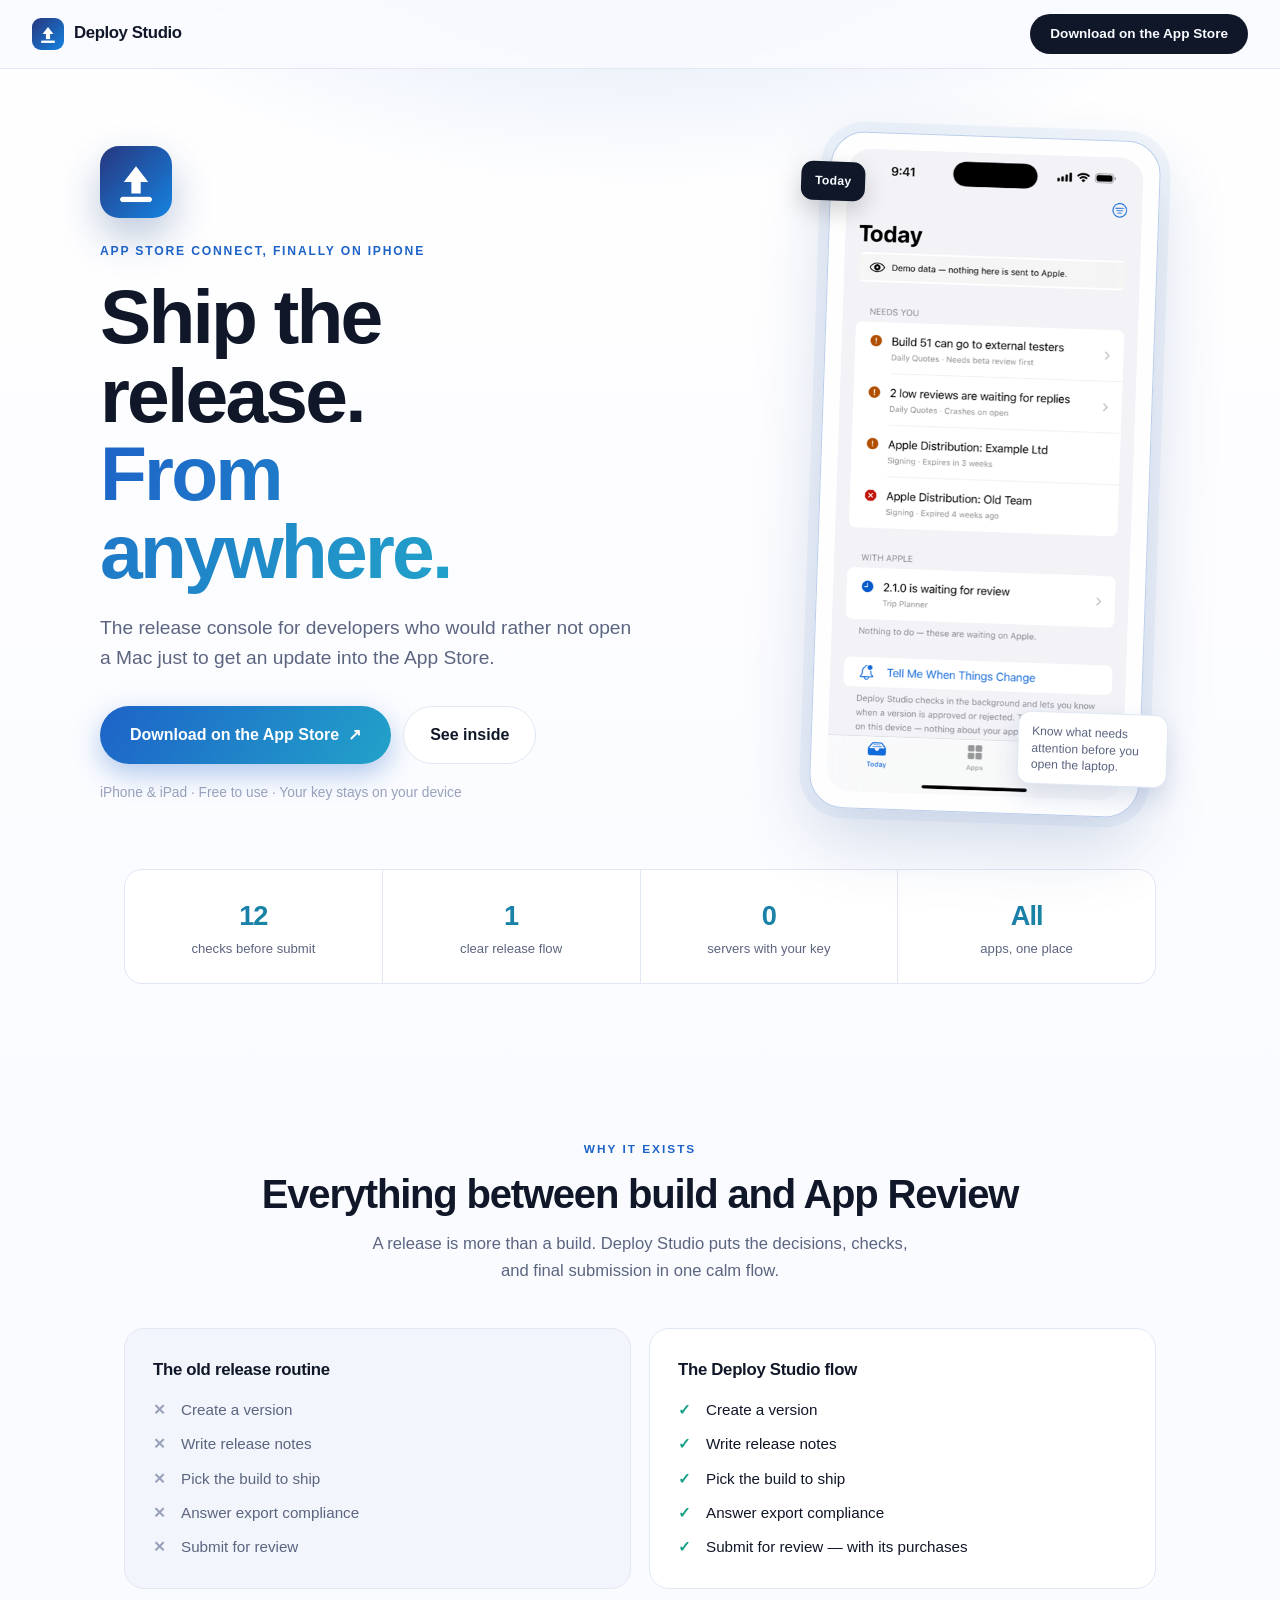
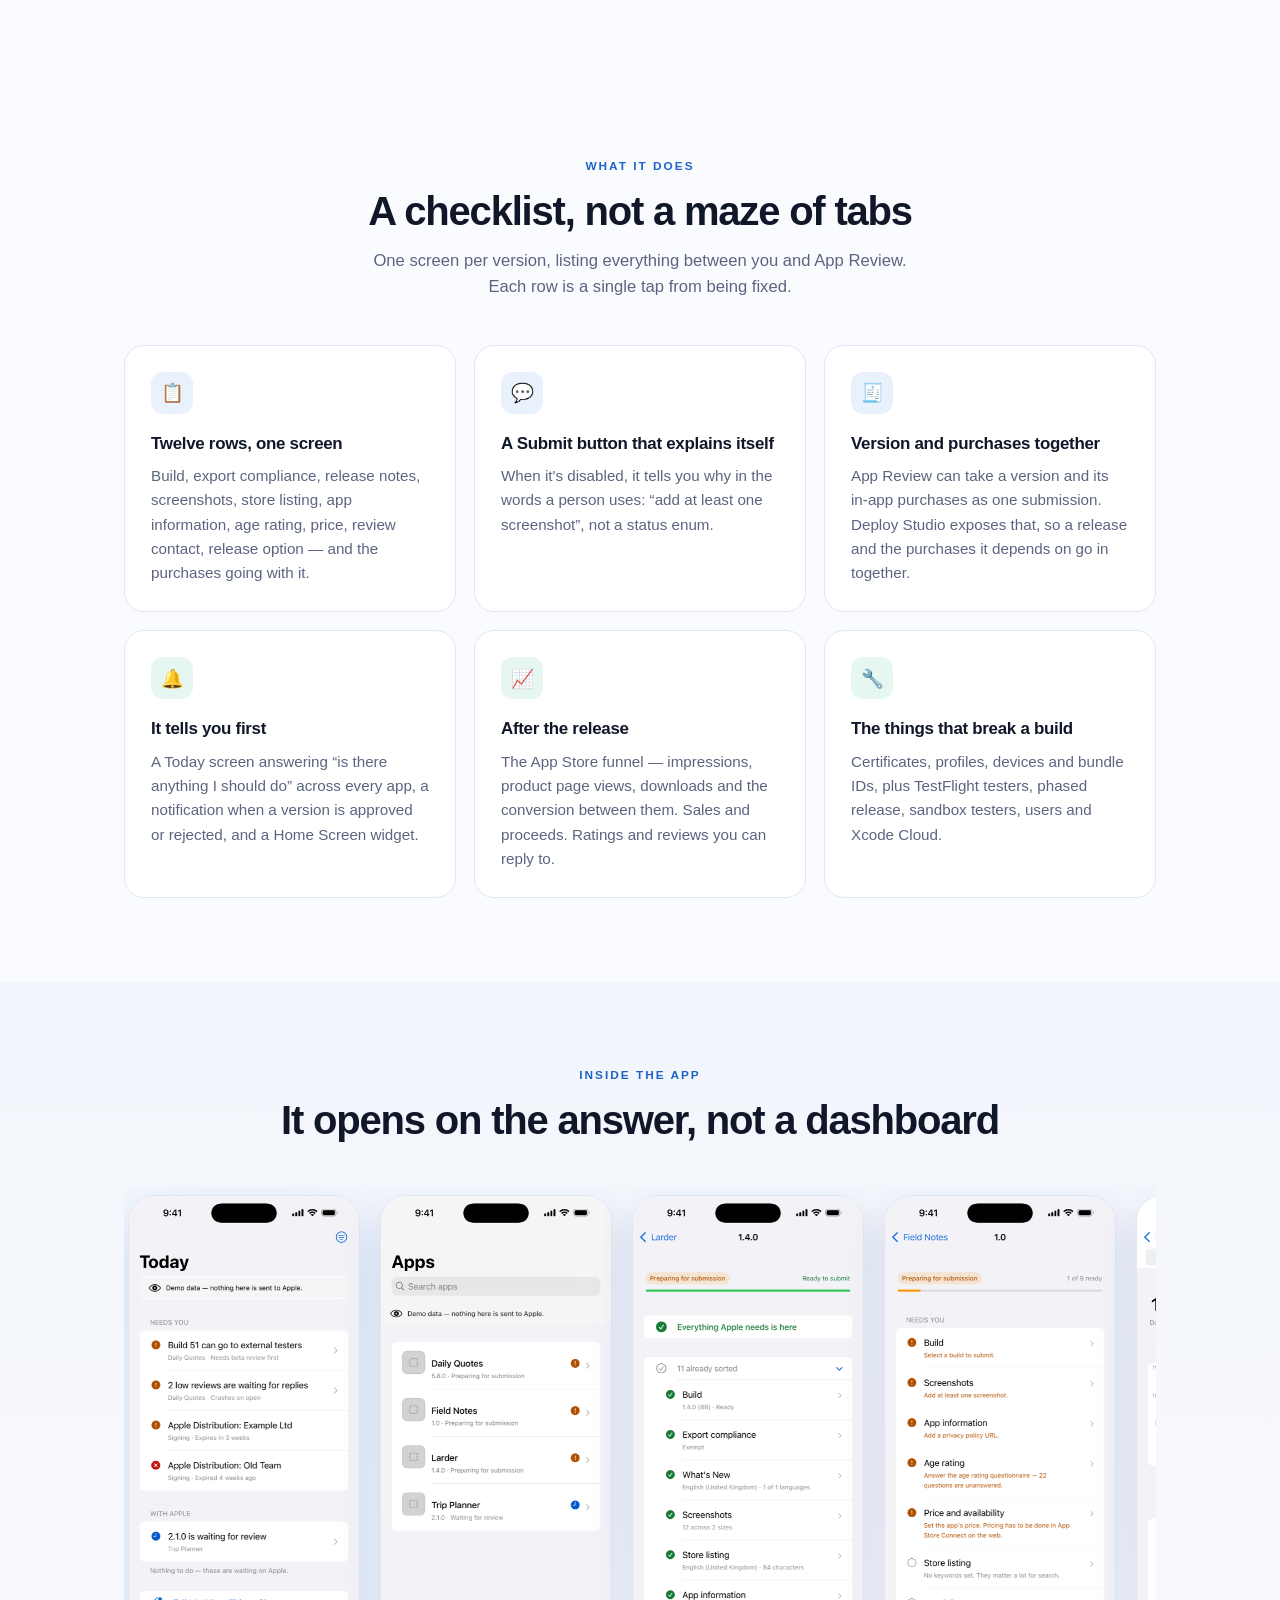
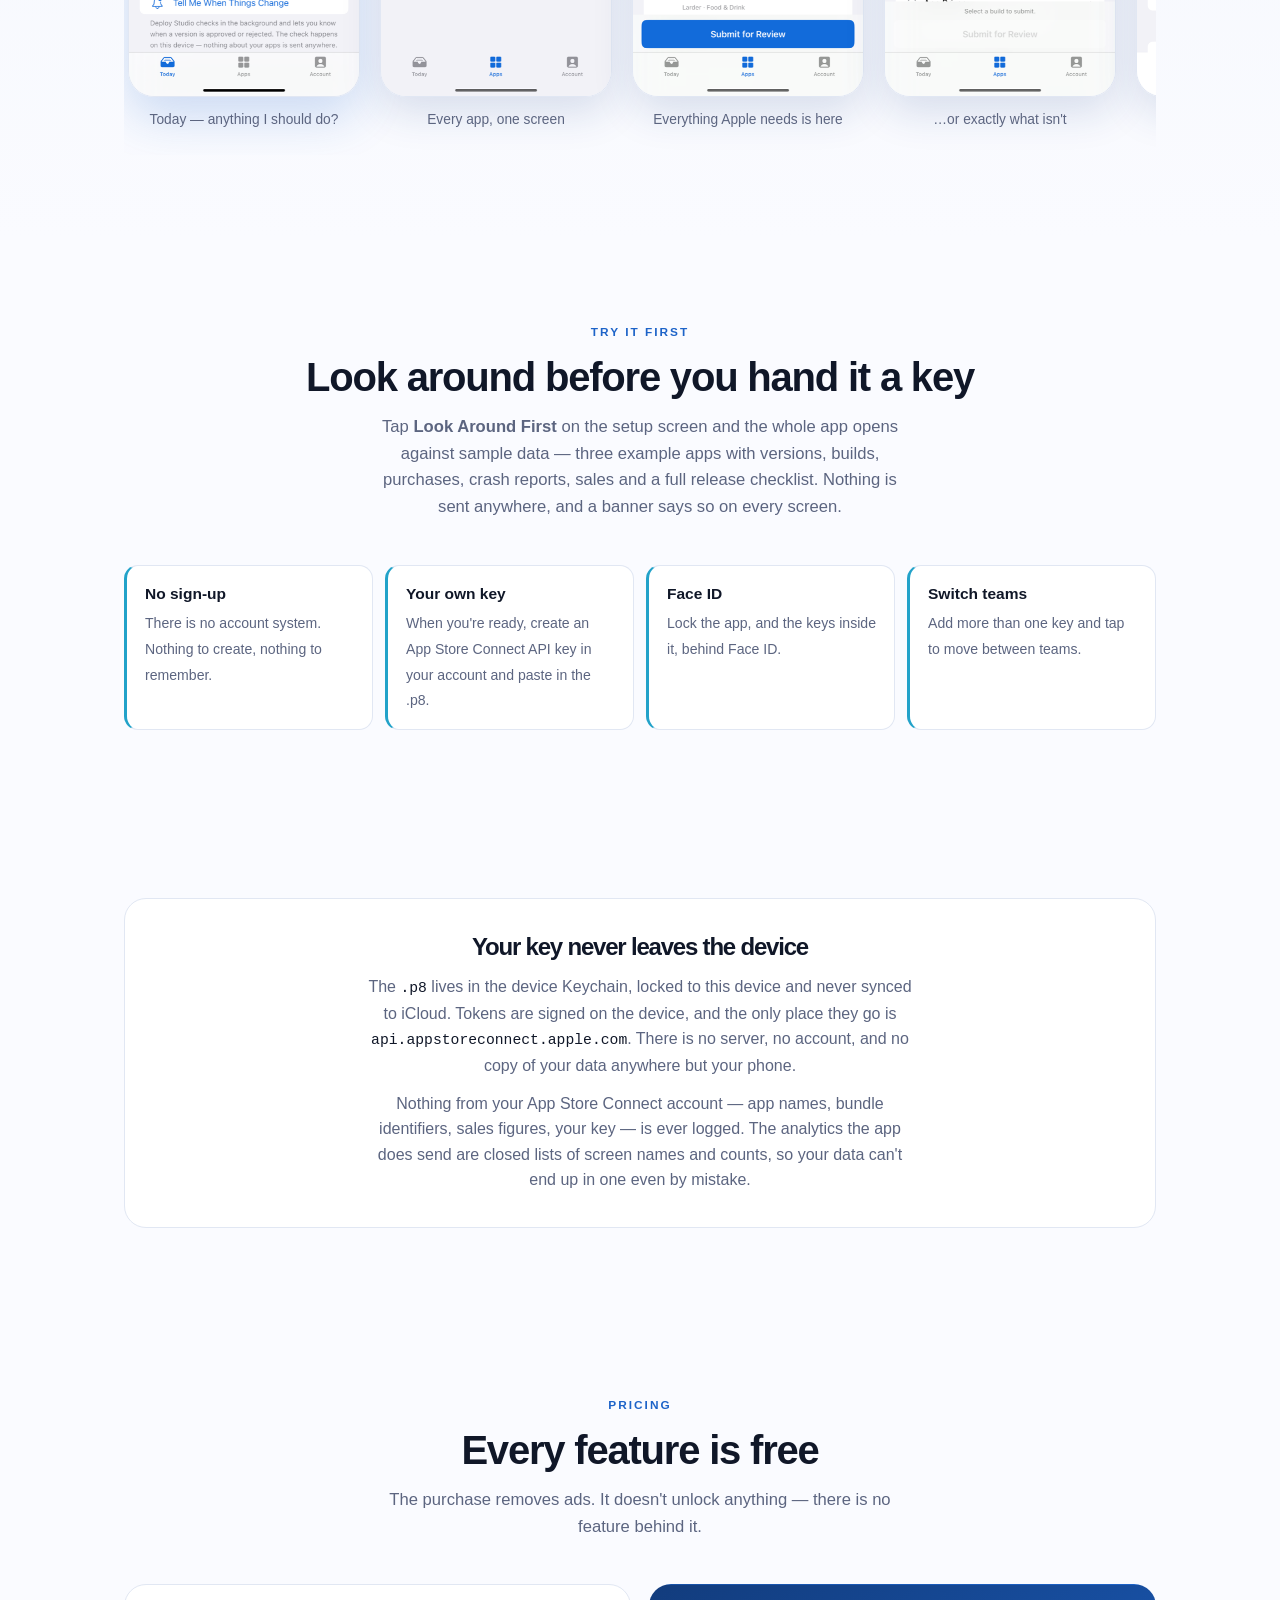
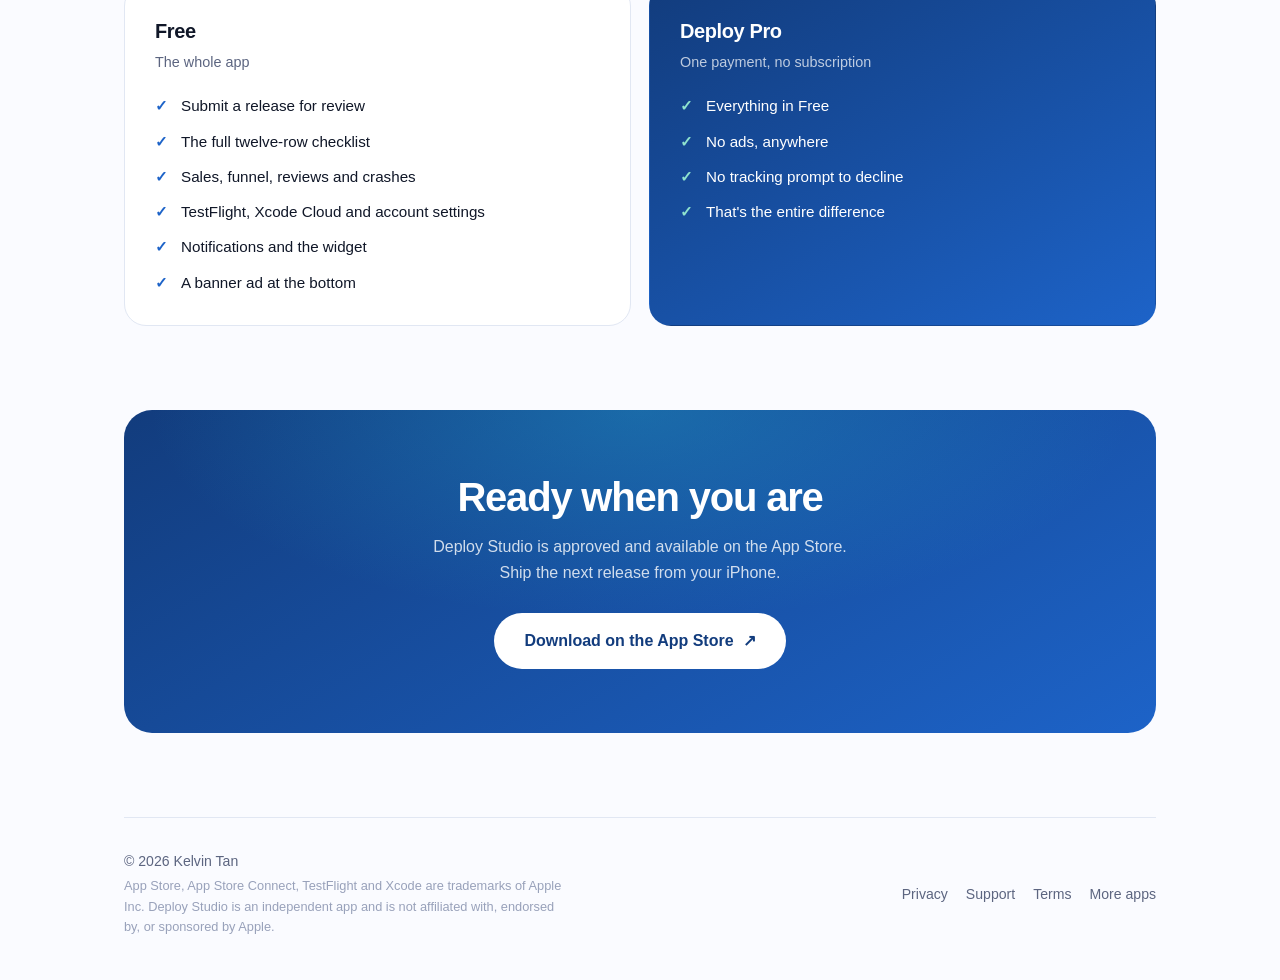
==== commit 27134c2f: "Refine Deploy Studio landing page" ====
--- a/index.html
+++ b/index.html
@@ -80,18 +80,29 @@
 
   /* ── HERO ── */
   .hero {
-    padding: 150px 24px 72px; text-align: center;
+    padding: 136px 24px 72px;
     background:
       radial-gradient(900px 420px at 50% -10%, color-mix(in srgb, var(--blue) 18%, transparent), transparent 70%),
       linear-gradient(180deg, var(--surface) 0%, var(--bg) 100%);
+    overflow: hidden;
+  }
+  .hero-layout {
+    max-width: 1080px; margin: 0 auto; display: grid;
+    grid-template-columns: minmax(0, 1fr) minmax(300px, 390px);
+    gap: clamp(44px, 8vw, 104px); align-items: center; text-align: left;
+  }
+  .hero-copy { max-width: 620px; }
+  .hero-kicker {
+    color: var(--blue); font-size: .76rem; font-weight: 800; letter-spacing: 1.8px;
+    text-transform: uppercase; margin-bottom: 16px;
   }
   .hero-icon {
-    width: 96px; height: 96px; border-radius: 24px; margin: 0 auto 26px; display: block;
+    width: 72px; height: 72px; border-radius: 19px; margin: 0 0 24px; display: block;
     box-shadow: 0 18px 40px rgba(var(--shadow), .28);
   }
   .hero h1 {
-    font-size: clamp(2.3rem, 6vw, 3.9rem); line-height: 1.08;
-    letter-spacing: -2px; font-weight: 800; max-width: 16ch; margin: 0 auto 20px;
+    font-size: clamp(2.7rem, 6vw, 5rem); line-height: 1.02;
+    letter-spacing: -2.8px; font-weight: 800; max-width: 10ch; margin: 0 0 22px;
   }
   .hero h1 em {
     font-style: normal;
@@ -100,9 +111,9 @@
   }
   .hero p.sub {
     font-size: clamp(1.02rem, 2.2vw, 1.2rem); color: var(--muted);
-    max-width: 56ch; margin: 0 auto 34px;
-  }
-  .cta-row { display: flex; gap: 14px; justify-content: center; flex-wrap: wrap; }
+    max-width: 50ch; margin: 0 0 32px;
+  }
+  .cta-row { display: flex; gap: 12px; flex-wrap: wrap; }
   .btn-primary {
     display: inline-flex; align-items: center; gap: 9px;
     background: linear-gradient(120deg, var(--blue), var(--cyan));
@@ -119,18 +130,25 @@
     transition: border-color .2s;
   }
   .btn-ghost:hover { border-color: var(--soft); }
-  .soon-pill {
-    display: inline-flex; align-items: center; gap: 8px;
-    background: var(--blue-bg); color: var(--blue); font-weight: 700; font-size: 1rem;
-    padding: 15px 30px; border-radius: 100px;
-    border: 1px dashed color-mix(in srgb, var(--blue) 45%, transparent);
-  }
-  .soon-pill .dot {
-    width: 8px; height: 8px; border-radius: 50%; background: var(--blue);
-    animation: pulse 2s ease-in-out infinite;
-  }
-  @keyframes pulse { 0%,100% { opacity: 1; transform: scale(1); } 50% { opacity: .4; transform: scale(.8); } }
-  @media (prefers-reduced-motion: reduce) { .soon-pill .dot { animation: none; } }
+  .hero-visual {
+    position: relative; justify-self: center; width: min(100%, 330px); padding: 16px;
+    border: 1px solid color-mix(in srgb, var(--blue) 20%, var(--border));
+    border-radius: 34px; background: color-mix(in srgb, var(--surface) 74%, transparent);
+    box-shadow: 0 28px 70px rgba(var(--shadow), .18), 0 0 0 10px color-mix(in srgb, var(--blue) 5%, transparent);
+    transform: rotate(2deg);
+  }
+  .hero-visual img { display: block; width: 100%; border-radius: 24px; }
+  .hero-visual-label {
+    position: absolute; z-index: 2; top: 30px; left: -30px; padding: 10px 14px;
+    background: var(--text); color: var(--bg); border-radius: 12px; font-size: .76rem;
+    font-weight: 800; letter-spacing: .3px; box-shadow: 0 10px 24px rgba(0,0,0,.18);
+  }
+  .hero-visual-note {
+    position: absolute; z-index: 2; right: -28px; bottom: 30px; max-width: 150px;
+    padding: 11px 13px; background: var(--surface); border: 1px solid var(--border);
+    border-radius: 13px; color: var(--muted); font-size: .76rem; line-height: 1.35;
+    box-shadow: 0 12px 26px rgba(var(--shadow), .14);
+  }
   .hero-note { margin-top: 18px; font-size: .86rem; color: var(--soft); }
 
   /* ── STATS ── */
@@ -192,6 +210,7 @@
     border: 1px solid var(--border); box-shadow: 0 16px 40px rgba(var(--shadow), .14);
   }
   .shot figcaption { margin-top: 12px; font-size: .86rem; color: var(--muted); }
+  .shot:first-child img { box-shadow: 0 20px 48px color-mix(in srgb, var(--blue) 20%, transparent); }
 
   /* ── PATHS ── */
   .paths { display: grid; grid-template-columns: repeat(auto-fit, minmax(230px, 1fr)); gap: 12px; }
@@ -243,6 +262,15 @@
 
   @media (max-width: 720px) {
     nav { padding: 12px 18px; }
+    .nav-cta { padding: 9px 13px; font-size: .78rem; }
+    .hero { padding-top: 116px; }
+    .hero-layout { grid-template-columns: 1fr; gap: 42px; text-align: center; }
+    .hero-copy { margin: 0 auto; }
+    .hero-icon { margin-left: auto; margin-right: auto; }
+    .hero h1 { margin-left: auto; margin-right: auto; }
+    .hero p.sub { margin-left: auto; margin-right: auto; }
+    .cta-row { justify-content: center; }
+    .hero-visual { width: min(78vw, 310px); margin-right: 18px; }
     .stats { grid-template-columns: repeat(2, 1fr); }
     section { padding: 60px 0; }
     .final { border-radius: 22px; padding: 48px 22px; }
@@ -257,21 +285,31 @@
 </nav>
 
 <header class="hero" id="top">
-  <img class="hero-icon" src="assets/app-icon.png" alt="Deploy Studio app icon">
-  <h1>Ship a release <em>from your phone</em></h1>
-  <p class="sub">Apple's App Store Connect app shows you builds and sales. It can't create a version, write release notes, pick a build, or submit anything. Deploy Studio can — and it says plainly what's still standing between you and App&nbsp;Review.</p>
-  <div class="cta-row">
-    <a class="btn-primary" href="https://apps.apple.com/my/app/deploy-studio/id6806610127">Download on the App Store <span aria-hidden="true">↗</span></a>
-    <a class="btn-ghost" href="#inside">See what it does</a>
-  </div>
-  <p class="hero-note">iPhone &amp; iPad · Free · No account, and no key needed to look around</p>
+  <div class="hero-layout">
+    <div class="hero-copy">
+      <img class="hero-icon" src="assets/app-icon.png" alt="Deploy Studio app icon">
+      <p class="hero-kicker">App Store Connect, finally on iPhone</p>
+      <h1>Ship the release. <em>From anywhere.</em></h1>
+      <p class="sub">The release console for developers who would rather not open a Mac just to get an update into the App Store.</p>
+      <div class="cta-row">
+        <a class="btn-primary" href="https://apps.apple.com/my/app/deploy-studio/id6806610127">Download on the App Store <span aria-hidden="true">↗</span></a>
+        <a class="btn-ghost" href="#inside">See inside</a>
+      </div>
+      <p class="hero-note">iPhone &amp; iPad · Free to use · Your key stays on your device</p>
+    </div>
+    <div class="hero-visual">
+      <span class="hero-visual-label">Today</span>
+      <img src="screenshots/01-03-today.png" alt="Deploy Studio Today screen showing release activity" fetchpriority="high">
+      <span class="hero-visual-note">Know what needs attention before you open the laptop.</span>
+    </div>
+  </div>
 
   <div class="wrap">
     <div class="stats">
-      <div class="stat"><div class="n">12</div><div class="l">checklist rows</div></div>
-      <div class="stat"><div class="n">0</div><div class="l">servers involved</div></div>
-      <div class="stat"><div class="n">1</div><div class="l">host it talks to</div></div>
-      <div class="stat"><div class="n">3</div><div class="l">tabs, no menus</div></div>
+      <div class="stat"><div class="n">12</div><div class="l">checks before submit</div></div>
+      <div class="stat"><div class="n">1</div><div class="l">clear release flow</div></div>
+      <div class="stat"><div class="n">0</div><div class="l">servers with your key</div></div>
+      <div class="stat"><div class="n">All</div><div class="l">apps, one place</div></div>
     </div>
   </div>
 </header>
@@ -280,12 +318,12 @@
   <div class="wrap">
     <div class="section-head center">
       <p class="eyebrow">Why it exists</p>
-      <h2>The one thing Apple's app won't do</h2>
-      <p class="lede">You can watch a build land from anywhere. You just can't ship it — that part still needs a desk.</p>
+      <h2>Everything between build and App Review</h2>
+      <p class="lede">A release is more than a build. Deploy Studio puts the decisions, checks, and final submission in one calm flow.</p>
     </div>
     <div class="gap-grid">
       <div class="gap-card them">
-        <h3>App Store Connect on iPhone</h3>
+        <h3>The old release routine</h3>
         <ul>
           <li>Create a version</li>
           <li>Write release notes</li>
@@ -295,7 +333,7 @@
         </ul>
       </div>
       <div class="gap-card us">
-        <h3>Deploy Studio</h3>
+        <h3>The Deploy Studio flow</h3>
         <ul>
           <li>Create a version</li>
           <li>Write release notes</li>
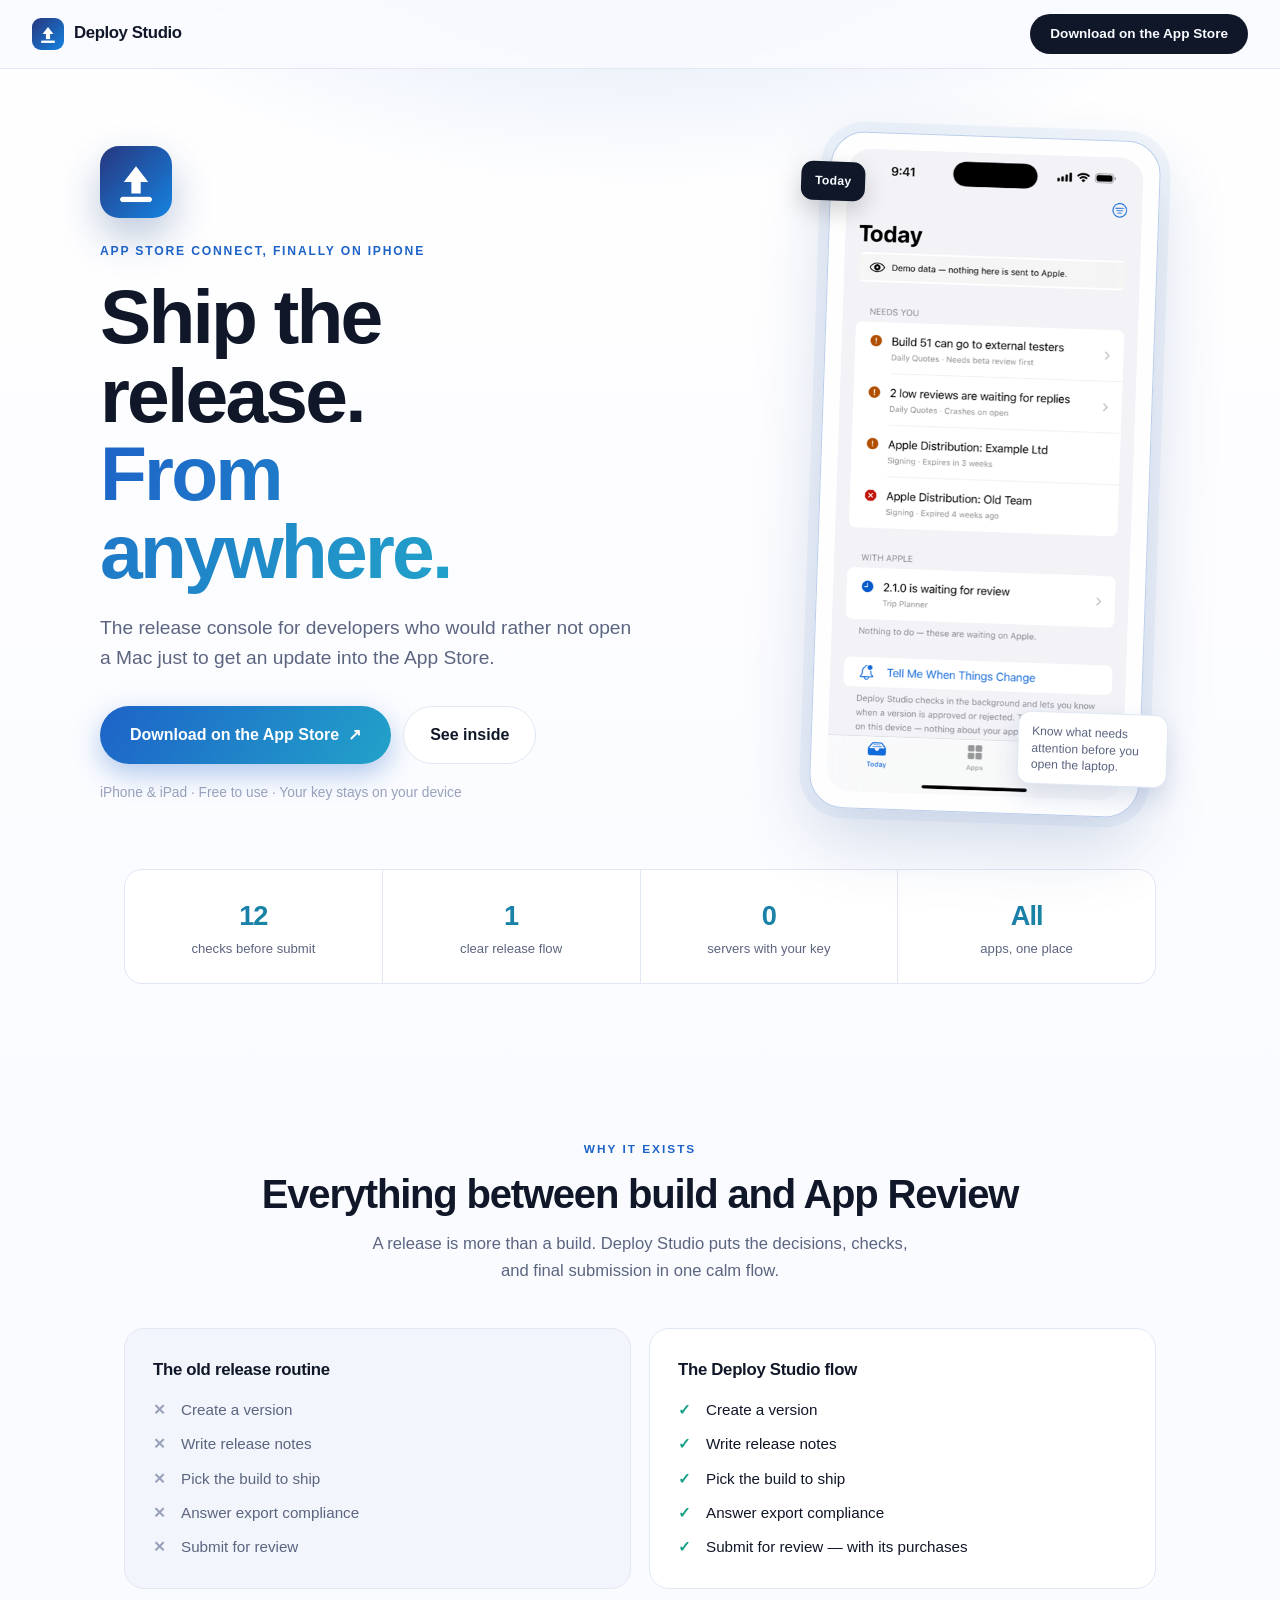
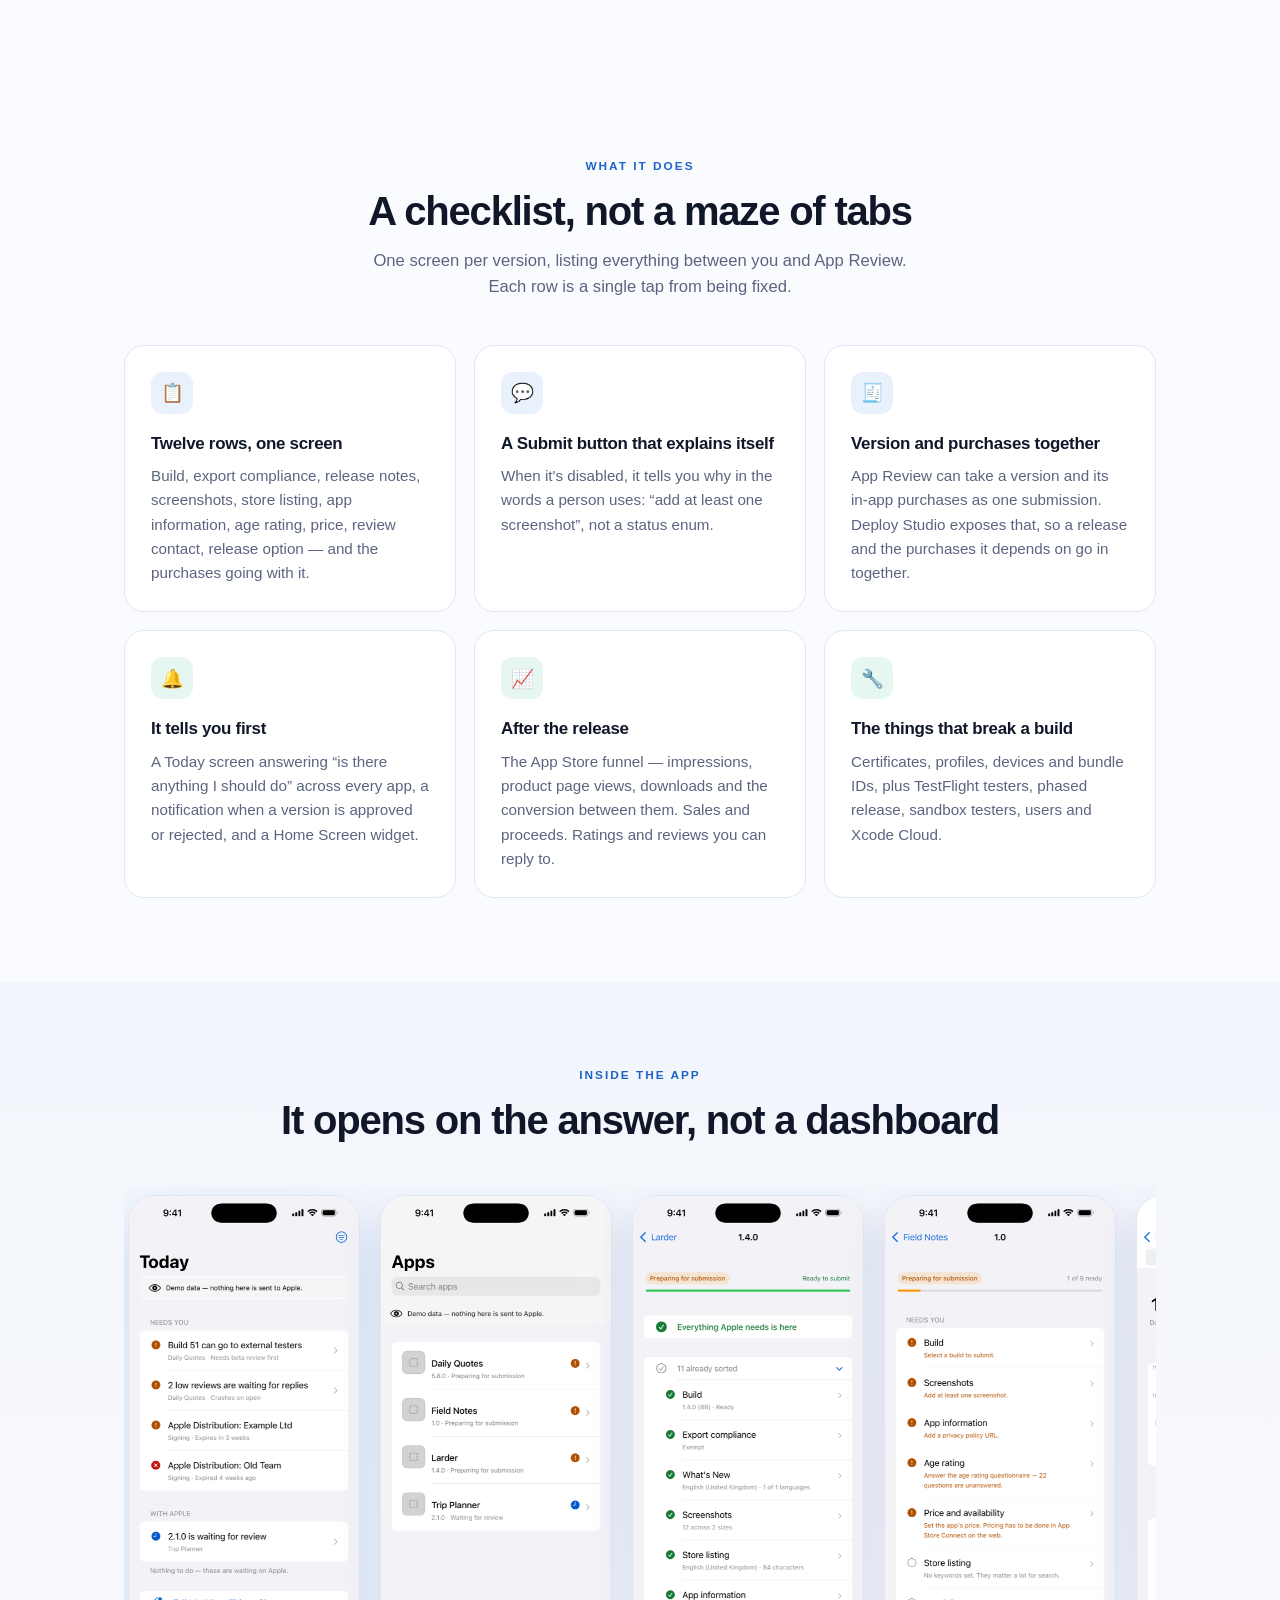
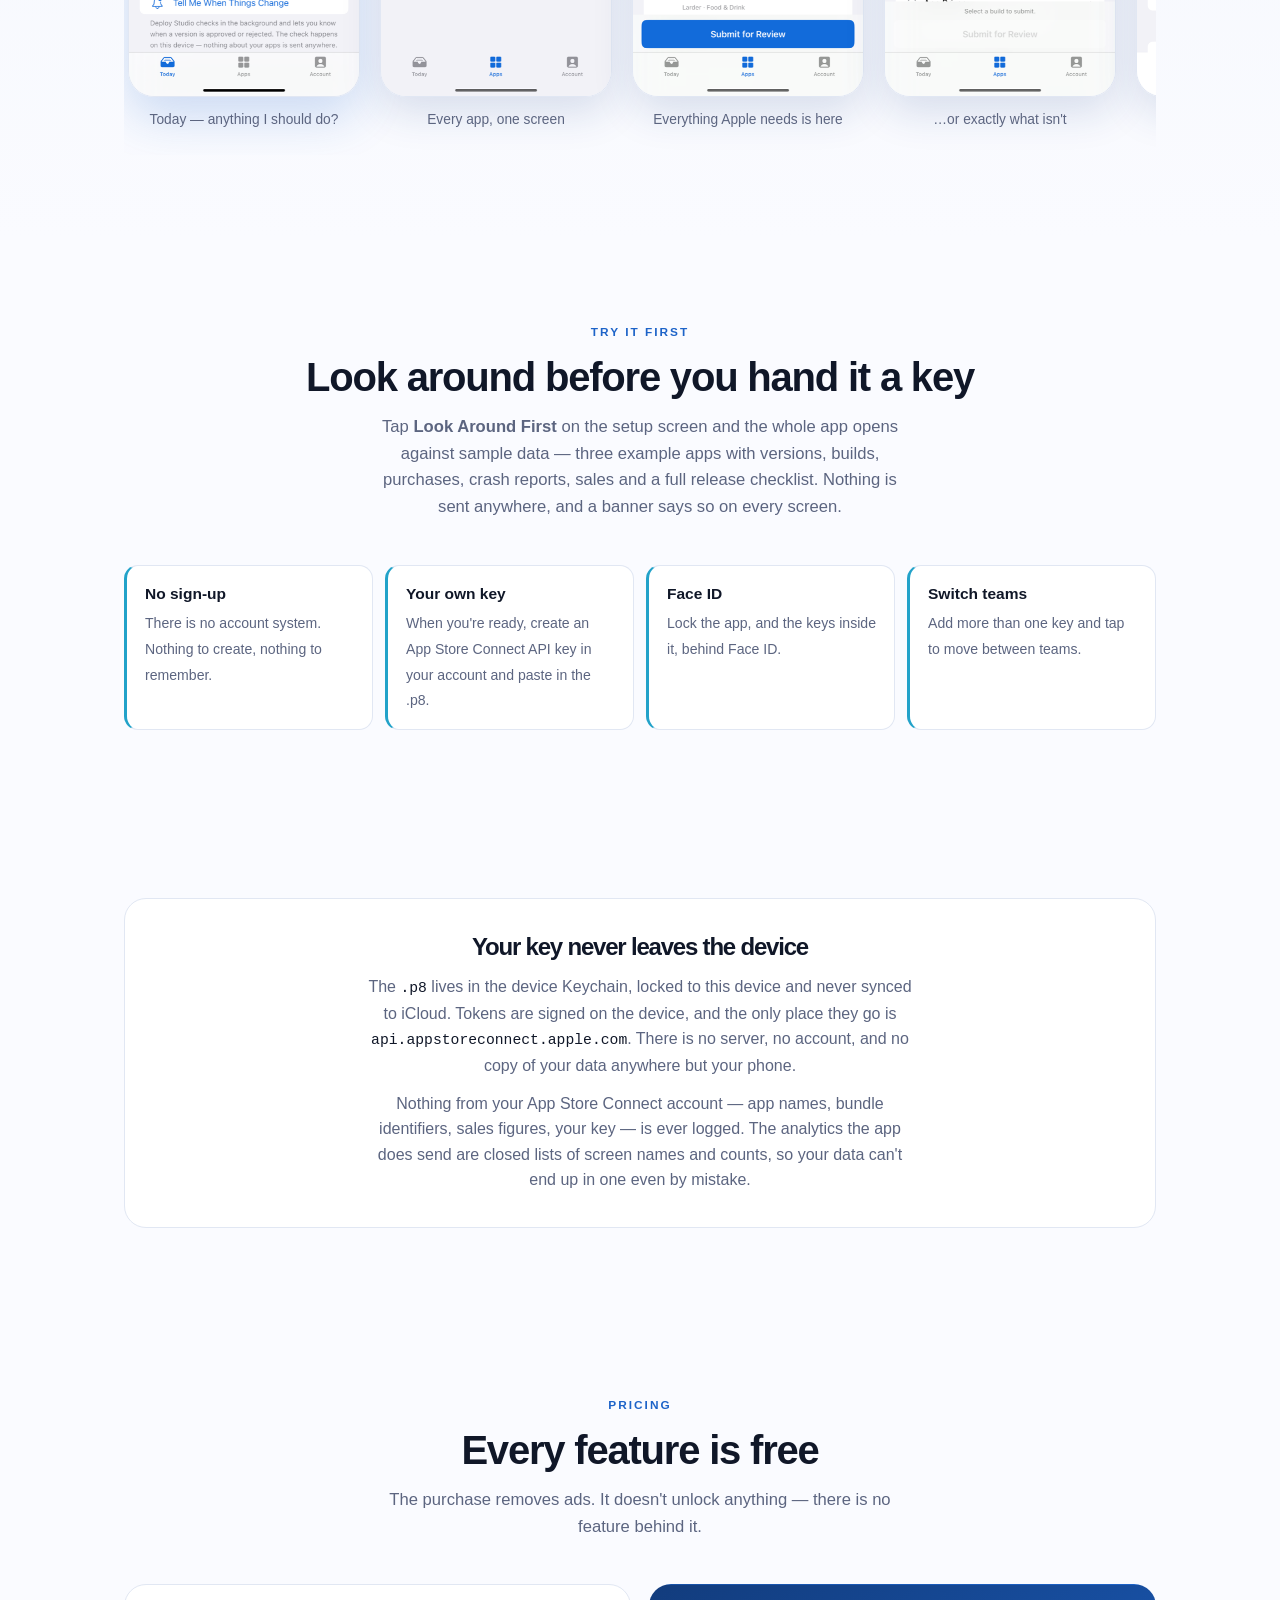
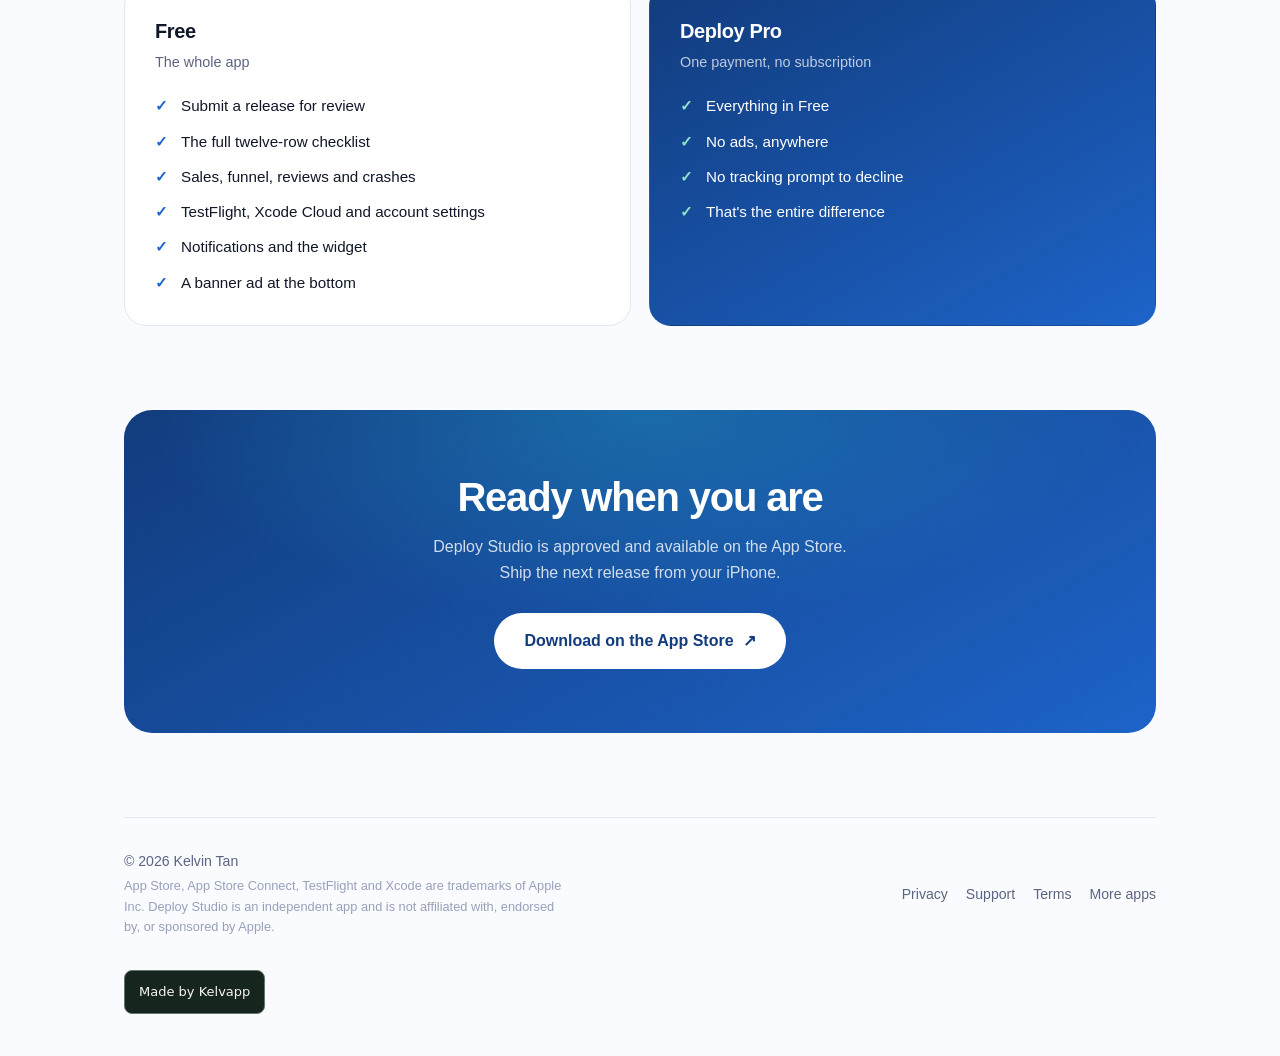
==== commit e5e60326: "Add Made by Kelvapp footer badge" ====
--- a/index.html
+++ b/index.html
@@ -4,21 +4,22 @@
 <meta charset="utf-8">
 <meta name="viewport" content="width=device-width, initial-scale=1">
 <title>Deploy Studio — Ship releases from your phone</title>
-<meta name="description" content="An App Store Connect client that can actually submit a release: pick a build, write release notes, answer export compliance, and send it for review. Your key never leaves the device.">
+<meta name="description" content="Ship App Store releases from your iPhone. Pick the build, complete the checklist, and submit for review. Your API key stays on-device.">
 <meta property="og:title" content="Deploy Studio — Ship releases from your phone">
-<meta property="og:description" content="The App Store Connect app can't submit a release. This one can — from an iPhone. No server, and your key stays in the Keychain.">
-<meta property="og:image" content="https://zhiyao92.github.io/deploy-studio-landing/assets/app-icon.png">
-<meta property="og:image:width" content="512">
-<meta property="og:image:height" content="512">
-<meta property="og:image:alt" content="Deploy Studio app icon">
+<meta property="og:description" content="Ship App Store releases from your iPhone. Pick the build, complete the checklist, and submit for review. Your API key stays on-device.">
+<meta property="og:site_name" content="Deploy Studio">
+<meta property="og:image" content="https://zhiyao92.github.io/deploy-studio-landing/assets/og-image.png">
+<meta property="og:image:width" content="1672">
+<meta property="og:image:height" content="941">
+<meta property="og:image:alt" content="Deploy Studio — launch on iPhone">
 <meta property="og:type" content="website">
 <meta property="og:url" content="https://zhiyao92.github.io/deploy-studio-landing/">
 <link rel="canonical" href="https://zhiyao92.github.io/deploy-studio-landing/">
 <meta name="twitter:card" content="summary_large_image">
 <meta name="twitter:title" content="Deploy Studio — Ship releases from your phone">
-<meta name="twitter:description" content="Create and submit App Store releases from your iPhone. Your key stays in the Keychain.">
-<meta name="twitter:image" content="https://zhiyao92.github.io/deploy-studio-landing/assets/app-icon.png">
-<meta name="twitter:image:alt" content="Deploy Studio app icon">
+<meta name="twitter:description" content="Ship App Store releases from your iPhone. Pick the build, complete the checklist, and submit for review.">
+<meta name="twitter:image" content="https://zhiyao92.github.io/deploy-studio-landing/assets/og-image.png">
+<meta name="twitter:image:alt" content="Deploy Studio — launch on iPhone">
 <link rel="icon" href="assets/app-icon.png">
 <link rel="apple-touch-icon" href="assets/app-icon.png">
 <style>
@@ -276,6 +277,8 @@
     .final { border-radius: 22px; padding: 48px 22px; }
   }
 </style>
+
+<style id="kelvapp-maker-style">.kelvapp-maker-wrap{flex-basis:100%;width:100%;margin:16px 0 0}.kelvapp-maker{display:inline-flex!important;align-items:center;justify-content:center;min-height:44px;box-sizing:border-box;padding:8px 14px;border:1px solid #62766a;border-radius:8px;background:#17251f;color:#f5f7ef!important;font:500 13px/1.4 system-ui,sans-serif!important;text-decoration:none!important;letter-spacing:normal}.kelvapp-maker:hover{background:#283e32}.kelvapp-maker:focus-visible{outline:3px solid #8cbf74;outline-offset:3px}</style>
 </head>
 <body>
 
@@ -485,7 +488,9 @@
       <a href="https://www.apple.com/legal/internet-services/itunes/dev/stdeula/">Terms</a>
       <a href="https://zhiyao92.github.io/ios-apps/">More apps</a>
     </div>
-  </footer>
+  
+<div class="kelvapp-maker-wrap"><a class="kelvapp-maker" href="https://kelvapp.com/">Made by Kelvapp</a></div>
+</footer>
 </div>
 
 </body>
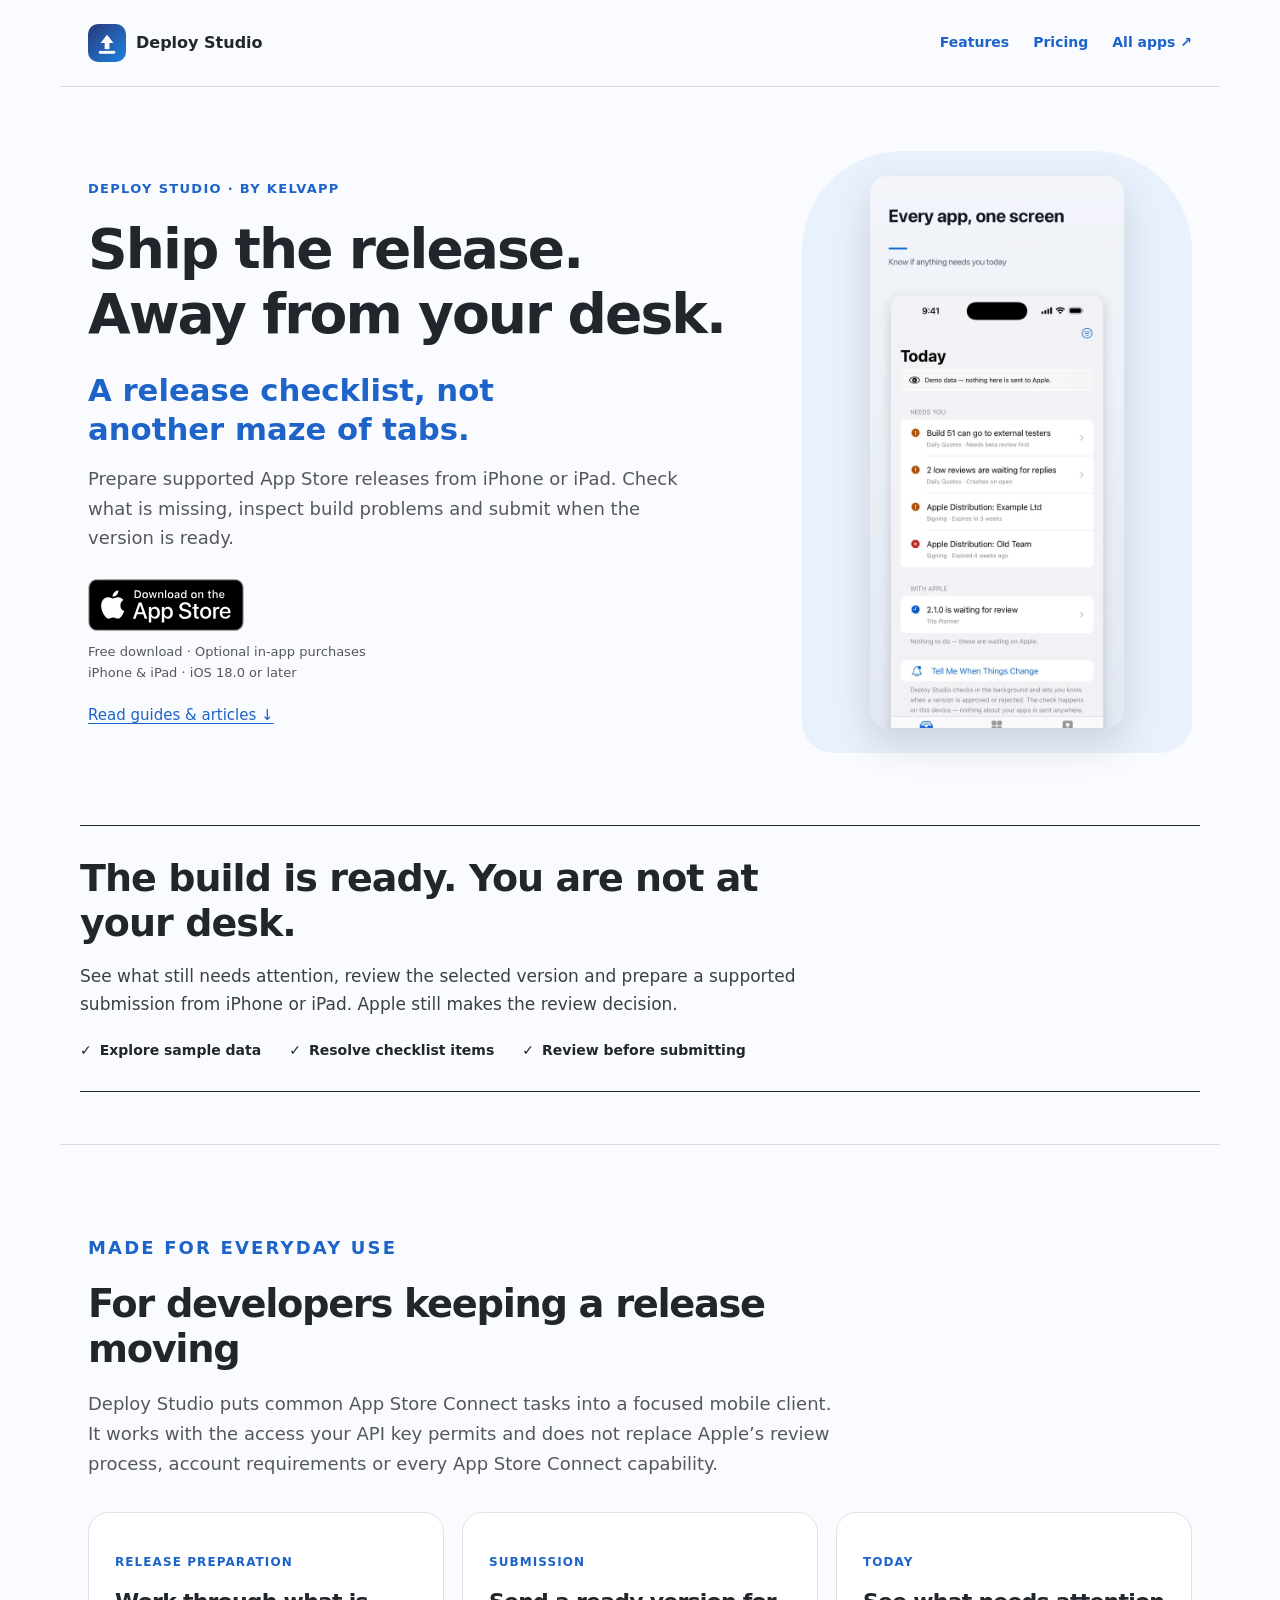
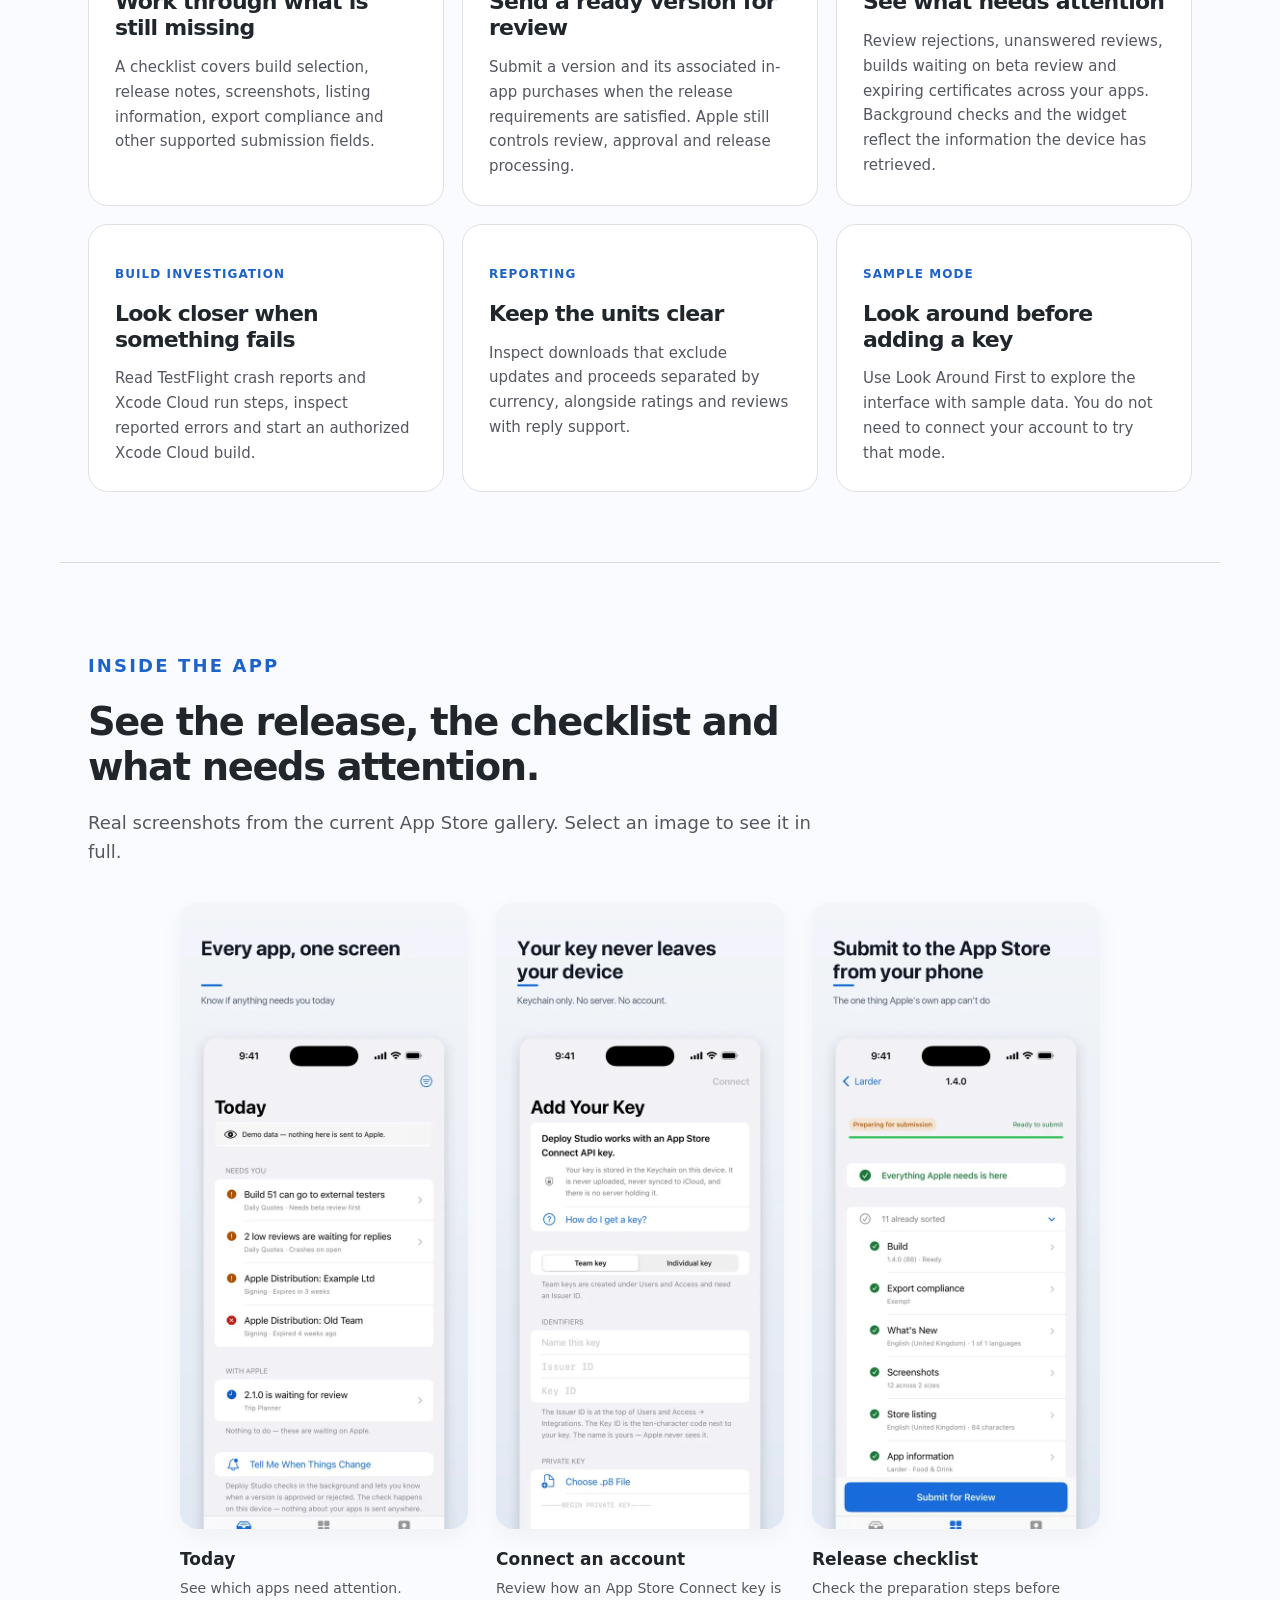
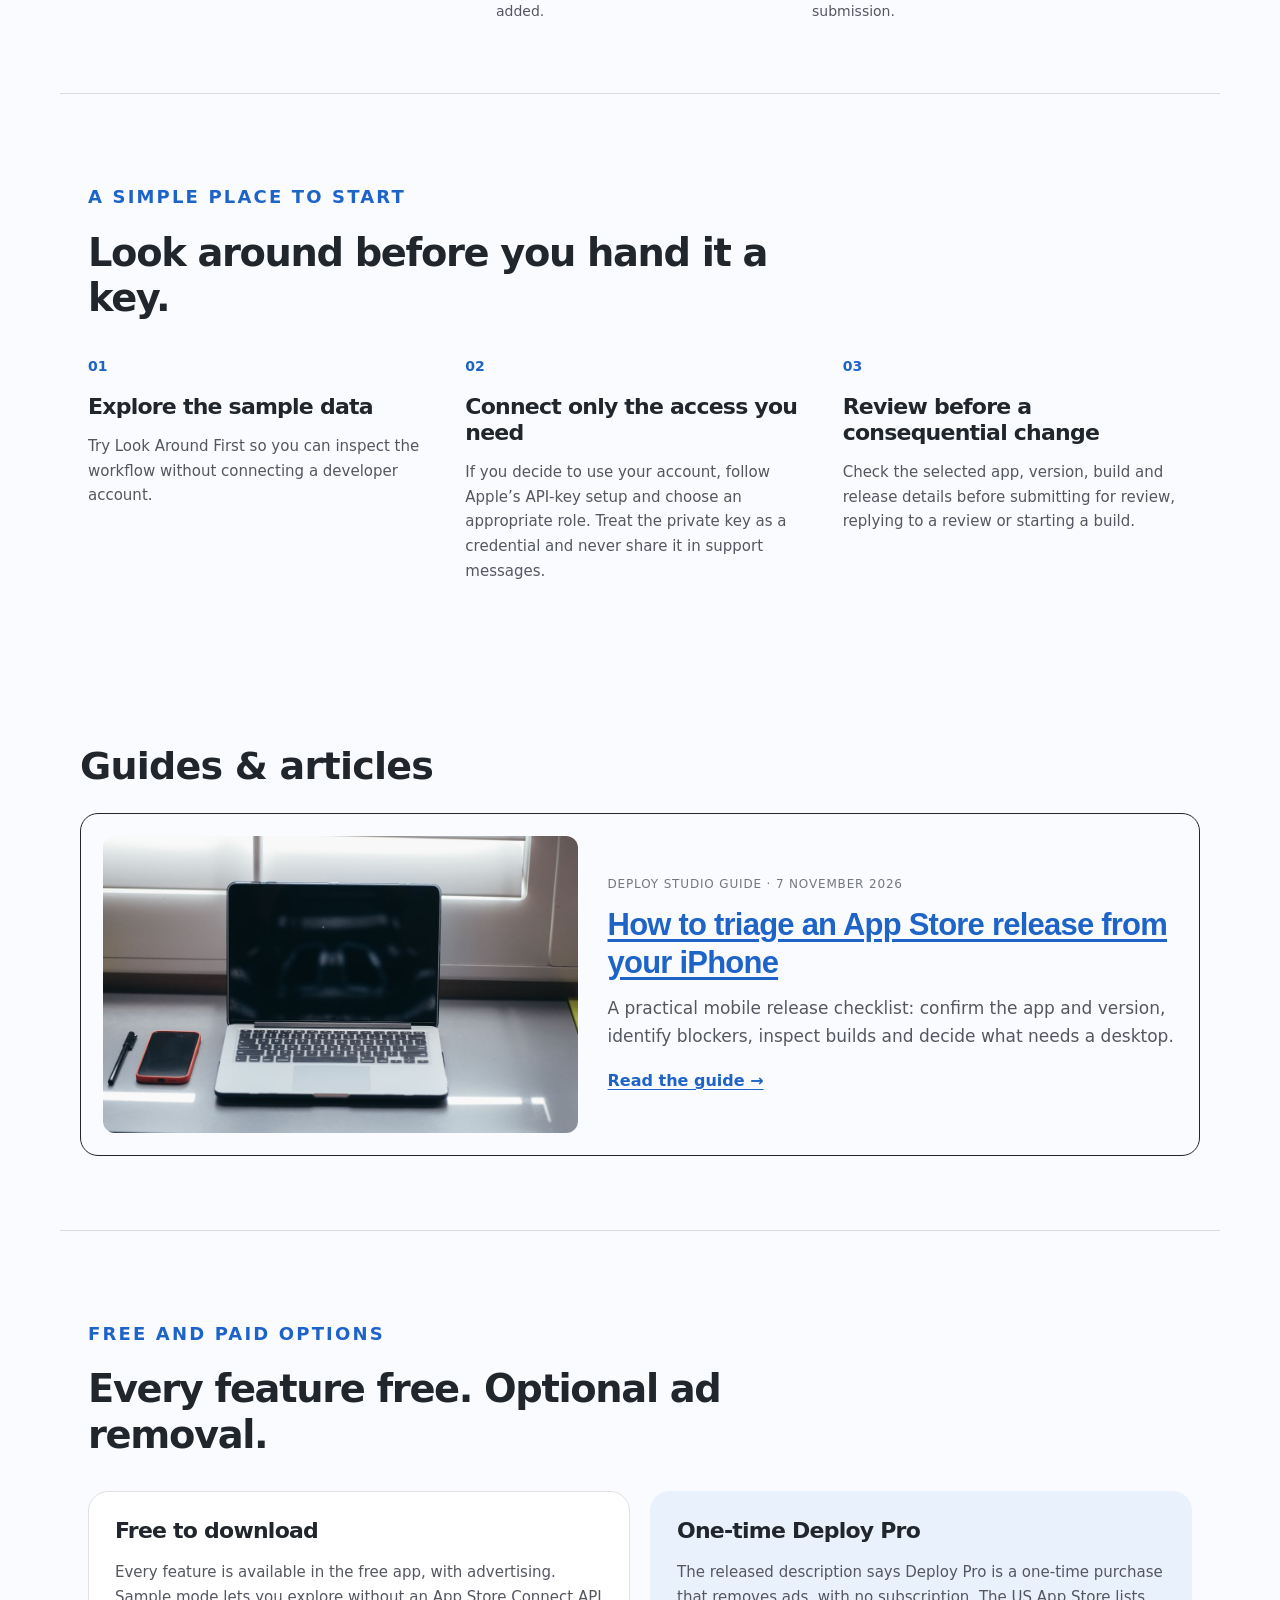
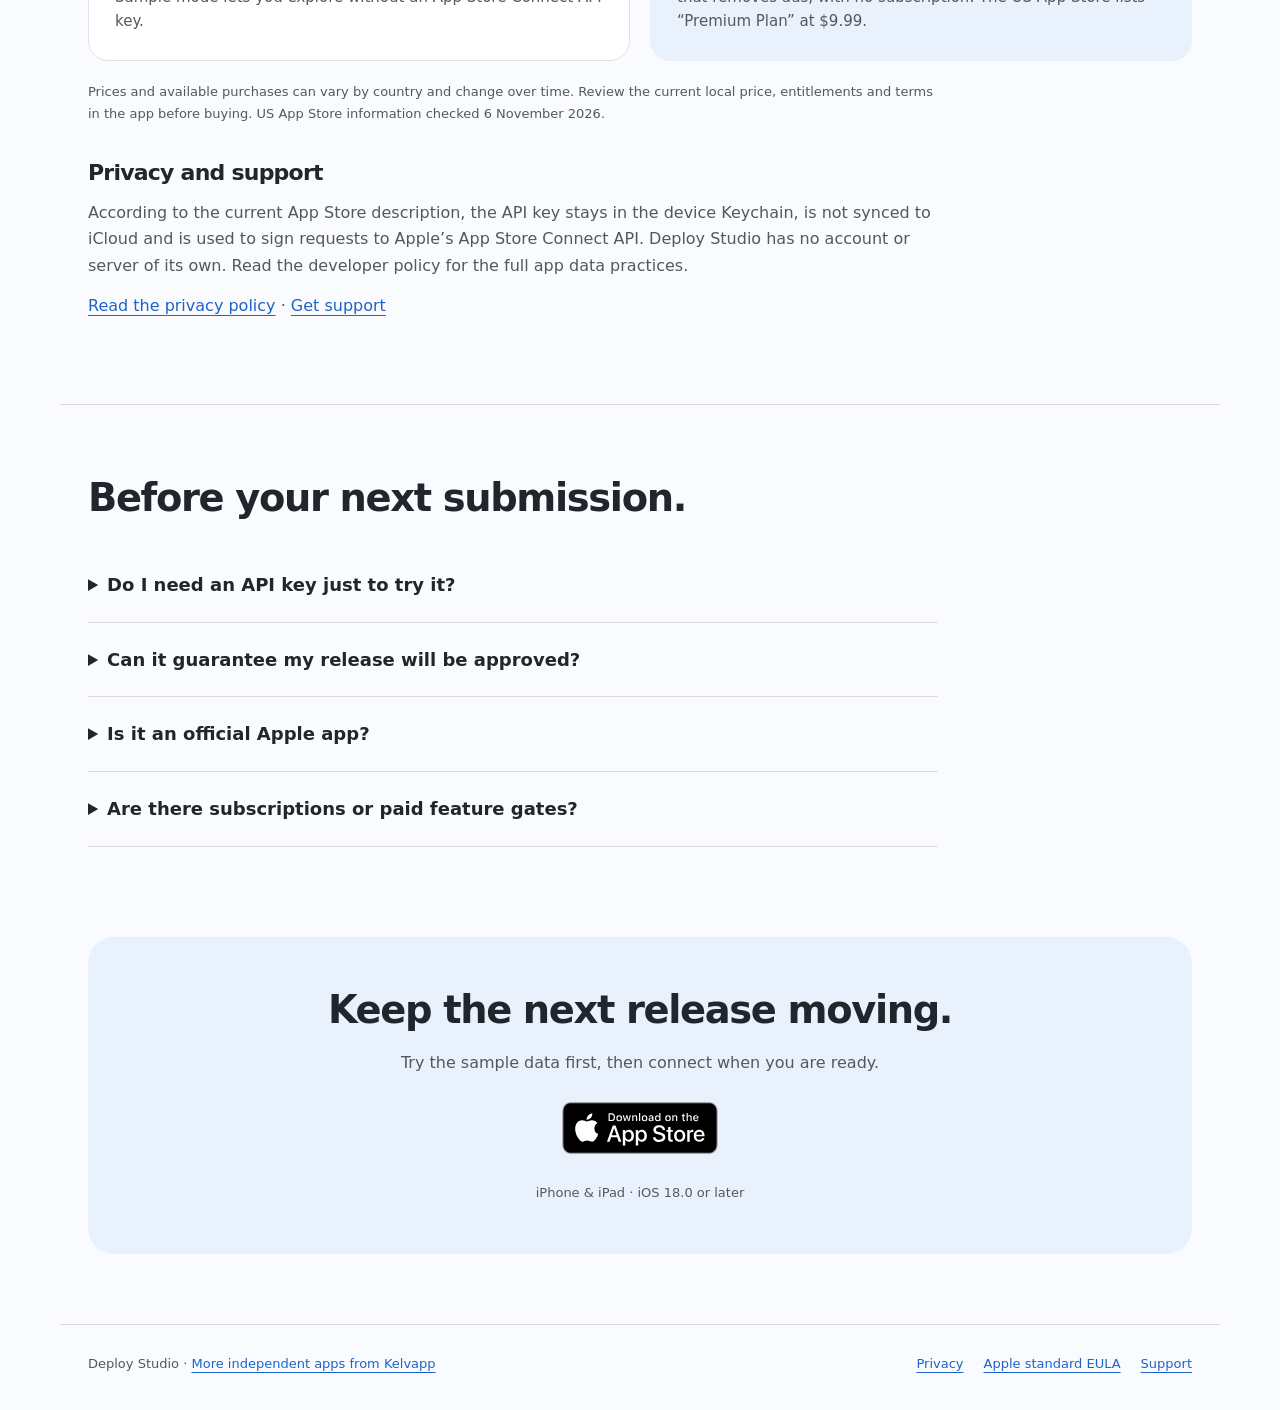
==== commit 8c6ea846: "Reconcile landing page with Kelvapp product content" ====
--- a/index.html
+++ b/index.html
@@ -1,497 +1,16 @@
-<!doctype html>
-<html lang="en">
-<head>
-<meta charset="utf-8">
-<meta name="viewport" content="width=device-width, initial-scale=1">
-<title>Deploy Studio — Ship releases from your phone</title>
-<meta name="description" content="Ship App Store releases from your iPhone. Pick the build, complete the checklist, and submit for review. Your API key stays on-device.">
-<meta property="og:title" content="Deploy Studio — Ship releases from your phone">
-<meta property="og:description" content="Ship App Store releases from your iPhone. Pick the build, complete the checklist, and submit for review. Your API key stays on-device.">
-<meta property="og:site_name" content="Deploy Studio">
-<meta property="og:image" content="https://zhiyao92.github.io/deploy-studio-landing/assets/og-image.png">
-<meta property="og:image:width" content="1672">
-<meta property="og:image:height" content="941">
-<meta property="og:image:alt" content="Deploy Studio — launch on iPhone">
-<meta property="og:type" content="website">
-<meta property="og:url" content="https://zhiyao92.github.io/deploy-studio-landing/">
-<link rel="canonical" href="https://zhiyao92.github.io/deploy-studio-landing/">
-<meta name="twitter:card" content="summary_large_image">
-<meta name="twitter:title" content="Deploy Studio — Ship releases from your phone">
-<meta name="twitter:description" content="Ship App Store releases from your iPhone. Pick the build, complete the checklist, and submit for review.">
-<meta name="twitter:image" content="https://zhiyao92.github.io/deploy-studio-landing/assets/og-image.png">
-<meta name="twitter:image:alt" content="Deploy Studio — launch on iPhone">
-<link rel="icon" href="assets/app-icon.png">
-<link rel="apple-touch-icon" href="assets/app-icon.png">
-<style>
-  *, *::before, *::after { box-sizing: border-box; margin: 0; padding: 0; }
-
-  :root {
-    --blue: #1D63C8;
-    --blue-deep: #123C7D;
-    --blue-bg: #E9F1FD;
-    --cyan: #22A2C9;
-    --teal: #16A085;
-    --teal-bg: #E6F6F1;
-    --bg: #FAFBFF;
-    --surface: #FFFFFF;
-    --surface2: #F2F5FB;
-    --border: #E1E7F3;
-    --text: #101728;
-    --muted: #5C6580;
-    --soft: #98A1BA;
-    --shadow: 18, 60, 125;
-  }
-  @media (prefers-color-scheme: dark) {
-    :root {
-      --blue: #6FA3F2; --blue-deep: #0B1C3A; --blue-bg: #16233D;
-      --cyan: #4FC3E8; --teal: #3FD0AE; --teal-bg: #142E2A;
-      --bg: #0B1020; --surface: #141B2E; --surface2: #111827;
-      --border: #253048; --text: #EAEEF8; --muted: #98A3BF; --soft: #6C7796;
-      --shadow: 0, 0, 0;
-    }
-  }
-
-  html { scroll-behavior: smooth; }
-  body {
-    font-family: -apple-system, BlinkMacSystemFont, "Segoe UI", Roboto, sans-serif;
-    background: var(--bg); color: var(--text); line-height: 1.6;
-    overflow-x: hidden; -webkit-font-smoothing: antialiased;
-  }
-  .wrap { max-width: 1080px; margin: 0 auto; padding: 0 24px; }
-  img { max-width: 100%; }
-
-  /* ── NAV ── */
-  nav {
-    position: fixed; top: 0; left: 0; right: 0; z-index: 100;
-    display: flex; align-items: center; justify-content: space-between;
-    padding: 14px 32px;
-    background: color-mix(in srgb, var(--bg) 85%, transparent);
-    backdrop-filter: blur(20px);
-    border-bottom: 1px solid var(--border);
-  }
-  .nav-logo { display: flex; align-items: center; gap: 10px; text-decoration: none; }
-  .nav-logo img { width: 32px; height: 32px; border-radius: 9px; }
-  .nav-logo span { font-weight: 800; font-size: 1.05rem; color: var(--text); letter-spacing: -0.4px; }
-  .nav-cta {
-    background: var(--text); color: var(--bg); font-weight: 700; font-size: .85rem;
-    padding: 9px 20px; border-radius: 100px; text-decoration: none;
-    transition: opacity .2s, transform .2s;
-  }
-  .nav-cta:hover { opacity: .85; transform: scale(1.03); }
-
-  /* ── HERO ── */
-  .hero {
-    padding: 136px 24px 72px;
-    background:
-      radial-gradient(900px 420px at 50% -10%, color-mix(in srgb, var(--blue) 18%, transparent), transparent 70%),
-      linear-gradient(180deg, var(--surface) 0%, var(--bg) 100%);
-    overflow: hidden;
-  }
-  .hero-layout {
-    max-width: 1080px; margin: 0 auto; display: grid;
-    grid-template-columns: minmax(0, 1fr) minmax(300px, 390px);
-    gap: clamp(44px, 8vw, 104px); align-items: center; text-align: left;
-  }
-  .hero-copy { max-width: 620px; }
-  .hero-kicker {
-    color: var(--blue); font-size: .76rem; font-weight: 800; letter-spacing: 1.8px;
-    text-transform: uppercase; margin-bottom: 16px;
-  }
-  .hero-icon {
-    width: 72px; height: 72px; border-radius: 19px; margin: 0 0 24px; display: block;
-    box-shadow: 0 18px 40px rgba(var(--shadow), .28);
-  }
-  .hero h1 {
-    font-size: clamp(2.7rem, 6vw, 5rem); line-height: 1.02;
-    letter-spacing: -2.8px; font-weight: 800; max-width: 10ch; margin: 0 0 22px;
-  }
-  .hero h1 em {
-    font-style: normal;
-    background: linear-gradient(120deg, var(--blue), var(--cyan));
-    -webkit-background-clip: text; background-clip: text; color: transparent;
-  }
-  .hero p.sub {
-    font-size: clamp(1.02rem, 2.2vw, 1.2rem); color: var(--muted);
-    max-width: 50ch; margin: 0 0 32px;
-  }
-  .cta-row { display: flex; gap: 12px; flex-wrap: wrap; }
-  .btn-primary {
-    display: inline-flex; align-items: center; gap: 9px;
-    background: linear-gradient(120deg, var(--blue), var(--cyan));
-    color: #fff; font-weight: 700; font-size: 1rem;
-    padding: 15px 30px; border-radius: 100px; text-decoration: none;
-    box-shadow: 0 10px 28px color-mix(in srgb, var(--blue) 34%, transparent);
-    transition: transform .2s, box-shadow .2s;
-  }
-  .btn-primary:hover { transform: translateY(-2px); box-shadow: 0 14px 34px color-mix(in srgb, var(--blue) 44%, transparent); }
-  .btn-ghost {
-    display: inline-flex; align-items: center; color: var(--text); font-weight: 600;
-    font-size: 1rem; padding: 15px 26px; border-radius: 100px; text-decoration: none;
-    border: 1px solid var(--border); background: var(--surface);
-    transition: border-color .2s;
-  }
-  .btn-ghost:hover { border-color: var(--soft); }
-  .hero-visual {
-    position: relative; justify-self: center; width: min(100%, 330px); padding: 16px;
-    border: 1px solid color-mix(in srgb, var(--blue) 20%, var(--border));
-    border-radius: 34px; background: color-mix(in srgb, var(--surface) 74%, transparent);
-    box-shadow: 0 28px 70px rgba(var(--shadow), .18), 0 0 0 10px color-mix(in srgb, var(--blue) 5%, transparent);
-    transform: rotate(2deg);
-  }
-  .hero-visual img { display: block; width: 100%; border-radius: 24px; }
-  .hero-visual-label {
-    position: absolute; z-index: 2; top: 30px; left: -30px; padding: 10px 14px;
-    background: var(--text); color: var(--bg); border-radius: 12px; font-size: .76rem;
-    font-weight: 800; letter-spacing: .3px; box-shadow: 0 10px 24px rgba(0,0,0,.18);
-  }
-  .hero-visual-note {
-    position: absolute; z-index: 2; right: -28px; bottom: 30px; max-width: 150px;
-    padding: 11px 13px; background: var(--surface); border: 1px solid var(--border);
-    border-radius: 13px; color: var(--muted); font-size: .76rem; line-height: 1.35;
-    box-shadow: 0 12px 26px rgba(var(--shadow), .14);
-  }
-  .hero-note { margin-top: 18px; font-size: .86rem; color: var(--soft); }
-
-  /* ── STATS ── */
-  .stats {
-    display: grid; grid-template-columns: repeat(4, 1fr); gap: 1px;
-    background: var(--border); border: 1px solid var(--border);
-    border-radius: 18px; overflow: hidden; margin: 56px auto 0;
-  }
-  .stat { background: var(--surface); padding: 24px 16px; text-align: center; }
-  .stat .n {
-    font-size: 1.7rem; font-weight: 800; letter-spacing: -1px;
-    background: linear-gradient(120deg, var(--blue), var(--teal));
-    -webkit-background-clip: text; background-clip: text; color: transparent;
-  }
-  .stat .l { font-size: .82rem; color: var(--muted); }
-
-  /* ── SECTIONS ── */
-  section { padding: 84px 0; }
-  .eyebrow {
-    text-transform: uppercase; letter-spacing: 2px; font-size: .74rem;
-    font-weight: 800; color: var(--blue); margin-bottom: 12px;
-  }
-  h2 { font-size: clamp(1.7rem, 4vw, 2.5rem); line-height: 1.15; letter-spacing: -1.2px; font-weight: 800; margin-bottom: 14px; }
-  .lede { color: var(--muted); max-width: 58ch; font-size: 1.04rem; }
-  .section-head { margin-bottom: 44px; }
-  .section-head.center { text-align: center; }
-  .section-head.center .lede { margin: 0 auto; }
-
-  /* ── THE GAP ── */
-  .gap-grid { display: grid; grid-template-columns: 1fr 1fr; gap: 18px; }
-  @media (max-width: 720px) { .gap-grid { grid-template-columns: 1fr; } }
-  .gap-card { border-radius: 20px; padding: 28px; border: 1px solid var(--border); background: var(--surface); }
-  .gap-card.them { background: var(--surface2); }
-  .gap-card h3 { font-size: 1.05rem; font-weight: 750; margin-bottom: 14px; letter-spacing: -.3px; }
-  .gap-card ul { list-style: none; display: grid; gap: 10px; }
-  .gap-card li { font-size: .95rem; padding-left: 28px; position: relative; color: var(--muted); }
-  .gap-card li::before { position: absolute; left: 0; top: 0; font-weight: 800; }
-  .gap-card.them li::before { content: "✕"; color: var(--soft); }
-  .gap-card.us li::before { content: "✓"; color: var(--teal); }
-  .gap-card.us li { color: var(--text); }
-
-  /* ── FEATURES ── */
-  .grid { display: grid; grid-template-columns: repeat(auto-fit, minmax(260px, 1fr)); gap: 18px; }
-  .card { background: var(--surface); border: 1px solid var(--border); border-radius: 20px; padding: 26px; }
-  .card .ico {
-    width: 42px; height: 42px; border-radius: 12px; margin-bottom: 16px;
-    display: grid; place-items: center; font-size: 1.15rem; background: var(--blue-bg);
-  }
-  .card.teal .ico { background: var(--teal-bg); }
-  .card h3 { font-size: 1.06rem; font-weight: 750; margin-bottom: 7px; letter-spacing: -.3px; }
-  .card p { color: var(--muted); font-size: .95rem; }
-
-  /* ── SCREENS ── */
-  .screens { background: linear-gradient(180deg, var(--surface2), var(--bg)); }
-  .shots { display: flex; gap: 20px; overflow-x: auto; padding: 8px 4px 24px; scroll-snap-type: x mandatory; }
-  .shot { flex: 0 0 232px; scroll-snap-align: center; text-align: center; }
-  .shot img {
-    width: 100%; border-radius: 26px; display: block;
-    border: 1px solid var(--border); box-shadow: 0 16px 40px rgba(var(--shadow), .14);
-  }
-  .shot figcaption { margin-top: 12px; font-size: .86rem; color: var(--muted); }
-  .shot:first-child img { box-shadow: 0 20px 48px color-mix(in srgb, var(--blue) 20%, transparent); }
-
-  /* ── PATHS ── */
-  .paths { display: grid; grid-template-columns: repeat(auto-fit, minmax(230px, 1fr)); gap: 12px; }
-  .path { background: var(--surface); border: 1px solid var(--border); border-left: 3px solid var(--cyan); border-radius: 14px; padding: 16px 18px; }
-  .path b { display: block; font-size: .97rem; font-weight: 700; margin-bottom: 4px; }
-  .path span { font-size: .88rem; color: var(--muted); }
-
-  /* ── PRICING ── */
-  .plans { display: grid; grid-template-columns: repeat(auto-fit, minmax(280px, 1fr)); gap: 18px; }
-  .plan { background: var(--surface); border: 1px solid var(--border); border-radius: 22px; padding: 30px; }
-  .plan.pro { border-color: transparent; background: linear-gradient(150deg, var(--blue-deep), var(--blue)); color: #fff; }
-  .plan h3 { font-size: 1.25rem; font-weight: 800; letter-spacing: -.4px; margin-bottom: 4px; }
-  .plan .kicker { font-size: .9rem; color: var(--muted); margin-bottom: 20px; }
-  .plan.pro .kicker { color: rgba(255,255,255,.72); }
-  .plan ul { list-style: none; display: grid; gap: 11px; }
-  .plan li { font-size: .95rem; padding-left: 26px; position: relative; }
-  .plan li::before { content: "✓"; position: absolute; left: 0; top: 0; color: var(--blue); font-weight: 800; }
-  .plan.pro li::before { color: #8FE3CE; }
-
-  /* ── PRIVACY ── */
-  .privacy { background: var(--surface); border: 1px solid var(--border); border-radius: 22px; padding: 34px; text-align: center; }
-  .privacy h2 { font-size: 1.5rem; }
-  .privacy p { color: var(--muted); max-width: 62ch; margin: 0 auto; }
-  .privacy p + p { margin-top: 12px; }
-  .mono { font-family: ui-monospace, SFMono-Regular, Menlo, monospace; font-size: .92em; color: var(--text); }
-
-  /* ── FINAL CTA ── */
-  .final {
-    text-align: center; color: #fff;
-    background:
-      radial-gradient(700px 300px at 50% 0%, color-mix(in srgb, var(--cyan) 38%, transparent), transparent 70%),
-      linear-gradient(150deg, var(--blue-deep), var(--blue));
-    border-radius: 28px; padding: 64px 28px; margin: 0 0 84px;
-  }
-  .final h2 { color: #fff; }
-  .final p { color: rgba(255,255,255,.8); max-width: 48ch; margin: 0 auto 28px; }
-  .final .btn-primary { background: #fff; color: var(--blue-deep); box-shadow: none; }
-  .final .btn-primary:hover { box-shadow: 0 10px 24px rgba(0,0,0,.18); }
-
-  /* ── FOOTER ── */
-  footer {
-    border-top: 1px solid var(--border); padding: 32px 0 44px; font-size: .88rem; color: var(--muted);
-    display: flex; flex-wrap: wrap; gap: 16px; justify-content: space-between; align-items: center;
-  }
-  footer a { color: var(--muted); text-decoration: none; }
-  footer a:hover { color: var(--text); }
-  .foot-links { display: flex; gap: 18px; flex-wrap: wrap; }
-  .legal { font-size: .8rem; color: var(--soft); max-width: 62ch; margin-top: 4px; }
-
-  @media (max-width: 720px) {
-    nav { padding: 12px 18px; }
-    .nav-cta { padding: 9px 13px; font-size: .78rem; }
-    .hero { padding-top: 116px; }
-    .hero-layout { grid-template-columns: 1fr; gap: 42px; text-align: center; }
-    .hero-copy { margin: 0 auto; }
-    .hero-icon { margin-left: auto; margin-right: auto; }
-    .hero h1 { margin-left: auto; margin-right: auto; }
-    .hero p.sub { margin-left: auto; margin-right: auto; }
-    .cta-row { justify-content: center; }
-    .hero-visual { width: min(78vw, 310px); margin-right: 18px; }
-    .stats { grid-template-columns: repeat(2, 1fr); }
-    section { padding: 60px 0; }
-    .final { border-radius: 22px; padding: 48px 22px; }
-  }
-</style>
-
-<style id="kelvapp-maker-style">.kelvapp-maker-wrap{flex-basis:100%;width:100%;margin:16px 0 0}.kelvapp-maker{display:inline-flex!important;align-items:center;justify-content:center;min-height:44px;box-sizing:border-box;padding:8px 14px;border:1px solid #62766a;border-radius:8px;background:#17251f;color:#f5f7ef!important;font:500 13px/1.4 system-ui,sans-serif!important;text-decoration:none!important;letter-spacing:normal}.kelvapp-maker:hover{background:#283e32}.kelvapp-maker:focus-visible{outline:3px solid #8cbf74;outline-offset:3px}</style>
-</head>
-<body>
-
-<nav>
-  <a class="nav-logo" href="#top"><img src="assets/app-icon.png" alt=""><span>Deploy Studio</span></a>
-  <a class="nav-cta" href="https://apps.apple.com/my/app/deploy-studio/id6806610127">Download on the App Store</a>
-</nav>
-
-<header class="hero" id="top">
-  <div class="hero-layout">
-    <div class="hero-copy">
-      <img class="hero-icon" src="assets/app-icon.png" alt="Deploy Studio app icon">
-      <p class="hero-kicker">App Store Connect, finally on iPhone</p>
-      <h1>Ship the release. <em>From anywhere.</em></h1>
-      <p class="sub">The release console for developers who would rather not open a Mac just to get an update into the App Store.</p>
-      <div class="cta-row">
-        <a class="btn-primary" href="https://apps.apple.com/my/app/deploy-studio/id6806610127">Download on the App Store <span aria-hidden="true">↗</span></a>
-        <a class="btn-ghost" href="#inside">See inside</a>
-      </div>
-      <p class="hero-note">iPhone &amp; iPad · Free to use · Your key stays on your device</p>
-    </div>
-    <div class="hero-visual">
-      <span class="hero-visual-label">Today</span>
-      <img src="screenshots/01-03-today.png" alt="Deploy Studio Today screen showing release activity" fetchpriority="high">
-      <span class="hero-visual-note">Know what needs attention before you open the laptop.</span>
-    </div>
-  </div>
-
-  <div class="wrap">
-    <div class="stats">
-      <div class="stat"><div class="n">12</div><div class="l">checks before submit</div></div>
-      <div class="stat"><div class="n">1</div><div class="l">clear release flow</div></div>
-      <div class="stat"><div class="n">0</div><div class="l">servers with your key</div></div>
-      <div class="stat"><div class="n">All</div><div class="l">apps, one place</div></div>
-    </div>
-  </div>
-</header>
-
-<section id="why">
-  <div class="wrap">
-    <div class="section-head center">
-      <p class="eyebrow">Why it exists</p>
-      <h2>Everything between build and App Review</h2>
-      <p class="lede">A release is more than a build. Deploy Studio puts the decisions, checks, and final submission in one calm flow.</p>
-    </div>
-    <div class="gap-grid">
-      <div class="gap-card them">
-        <h3>The old release routine</h3>
-        <ul>
-          <li>Create a version</li>
-          <li>Write release notes</li>
-          <li>Pick the build to ship</li>
-          <li>Answer export compliance</li>
-          <li>Submit for review</li>
-        </ul>
-      </div>
-      <div class="gap-card us">
-        <h3>The Deploy Studio flow</h3>
-        <ul>
-          <li>Create a version</li>
-          <li>Write release notes</li>
-          <li>Pick the build to ship</li>
-          <li>Answer export compliance</li>
-          <li>Submit for review — with its purchases</li>
-        </ul>
-      </div>
-    </div>
-  </div>
-</section>
-
-<section id="inside">
-  <div class="wrap">
-    <div class="section-head center">
-      <p class="eyebrow">What it does</p>
-      <h2>A checklist, not a maze of tabs</h2>
-      <p class="lede">One screen per version, listing everything between you and App Review. Each row is a single tap from being fixed.</p>
-    </div>
-    <div class="grid">
-      <div class="card">
-        <div class="ico">📋</div>
-        <h3>Twelve rows, one screen</h3>
-        <p>Build, export compliance, release notes, screenshots, store listing, app information, age rating, price, review contact, release option — and the purchases going with it.</p>
-      </div>
-      <div class="card">
-        <div class="ico">💬</div>
-        <h3>A Submit button that explains itself</h3>
-        <p>When it's disabled, it tells you why in the words a person uses: “add at least one screenshot”, not a status enum.</p>
-      </div>
-      <div class="card">
-        <div class="ico">🧾</div>
-        <h3>Version and purchases together</h3>
-        <p>App Review can take a version and its in-app purchases as one submission. Deploy Studio exposes that, so a release and the purchases it depends on go in together.</p>
-      </div>
-      <div class="card teal">
-        <div class="ico">🔔</div>
-        <h3>It tells you first</h3>
-        <p>A Today screen answering “is there anything I should do” across every app, a notification when a version is approved or rejected, and a Home Screen widget.</p>
-      </div>
-      <div class="card teal">
-        <div class="ico">📈</div>
-        <h3>After the release</h3>
-        <p>The App Store funnel — impressions, product page views, downloads and the conversion between them. Sales and proceeds. Ratings and reviews you can reply to.</p>
-      </div>
-      <div class="card teal">
-        <div class="ico">🔧</div>
-        <h3>The things that break a build</h3>
-        <p>Certificates, profiles, devices and bundle IDs, plus TestFlight testers, phased release, sandbox testers, users and Xcode Cloud.</p>
-      </div>
-    </div>
-  </div>
-</section>
-
-<section class="screens">
-  <div class="wrap">
-    <div class="section-head center">
-      <p class="eyebrow">Inside the app</p>
-      <h2>It opens on the answer, not a dashboard</h2>
-    </div>
-    <div class="shots">
-      <figure class="shot"><img src="screenshots/01-03-today.png" alt="The Today screen summarising what needs attention" loading="lazy"><figcaption>Today — anything I should do?</figcaption></figure>
-      <figure class="shot"><img src="screenshots/02-02-apps.png" alt="Every app in one list" loading="lazy"><figcaption>Every app, one screen</figcaption></figure>
-      <figure class="shot"><img src="screenshots/03-05-checklist-ready.png" alt="A release checklist with every row satisfied" loading="lazy"><figcaption>Everything Apple needs is here</figcaption></figure>
-      <figure class="shot"><img src="screenshots/04-06-checklist-blocked.png" alt="A checklist showing what is still blocking the release" loading="lazy"><figcaption>…or exactly what isn't</figcaption></figure>
-      <figure class="shot"><img src="screenshots/05-08-sales-30d.png" alt="Sales over the last thirty days" loading="lazy"><figcaption>Sales and proceeds</figcaption></figure>
-      <figure class="shot"><img src="screenshots/06-11-xcode-cloud-run.png" alt="An Xcode Cloud build running" loading="lazy"><figcaption>Start a build from anywhere</figcaption></figure>
-    </div>
-  </div>
-</section>
-
-<section>
-  <div class="wrap">
-    <div class="section-head center">
-      <p class="eyebrow">Try it first</p>
-      <h2>Look around before you hand it a key</h2>
-      <p class="lede">Tap <b>Look Around First</b> on the setup screen and the whole app opens against sample data — three example apps with versions, builds, purchases, crash reports, sales and a full release checklist. Nothing is sent anywhere, and a banner says so on every screen.</p>
-    </div>
-    <div class="paths">
-      <div class="path"><b>No sign-up</b><span>There is no account system. Nothing to create, nothing to remember.</span></div>
-      <div class="path"><b>Your own key</b><span>When you're ready, create an App Store Connect API key in your account and paste in the .p8.</span></div>
-      <div class="path"><b>Face ID</b><span>Lock the app, and the keys inside it, behind Face ID.</span></div>
-      <div class="path"><b>Switch teams</b><span>Add more than one key and tap to move between teams.</span></div>
-    </div>
-  </div>
-</section>
-
-<section>
-  <div class="wrap">
-    <div class="privacy">
-      <h2>Your key never leaves the device</h2>
-      <p>The <span class="mono">.p8</span> lives in the device Keychain, locked to this device and never synced to iCloud. Tokens are signed on the device, and the only place they go is <span class="mono">api.appstoreconnect.apple.com</span>. There is no server, no account, and no copy of your data anywhere but your phone.</p>
-      <p>Nothing from your App Store Connect account — app names, bundle identifiers, sales figures, your key — is ever logged. The analytics the app does send are closed lists of screen names and counts, so your data can't end up in one even by mistake.</p>
-    </div>
-  </div>
-</section>
-
-<section>
-  <div class="wrap">
-    <div class="section-head center">
-      <p class="eyebrow">Pricing</p>
-      <h2>Every feature is free</h2>
-      <p class="lede">The purchase removes ads. It doesn't unlock anything — there is no feature behind it.</p>
-    </div>
-    <div class="plans">
-      <div class="plan">
-        <h3>Free</h3>
-        <p class="kicker">The whole app</p>
-        <ul>
-          <li>Submit a release for review</li>
-          <li>The full twelve-row checklist</li>
-          <li>Sales, funnel, reviews and crashes</li>
-          <li>TestFlight, Xcode Cloud and account settings</li>
-          <li>Notifications and the widget</li>
-          <li>A banner ad at the bottom</li>
-        </ul>
-      </div>
-      <div class="plan pro">
-        <h3>Deploy Pro</h3>
-        <p class="kicker">One payment, no subscription</p>
-        <ul>
-          <li>Everything in Free</li>
-          <li>No ads, anywhere</li>
-          <li>No tracking prompt to decline</li>
-          <li>That's the entire difference</li>
-        </ul>
-      </div>
-    </div>
-  </div>
-</section>
-
-<div class="wrap">
-  <div class="final" id="coming">
-    <h2>Ready when you are</h2>
-    <p>Deploy Studio is approved and available on the App Store. Ship the next release from your iPhone.</p>
-    <a class="btn-primary" href="https://apps.apple.com/my/app/deploy-studio/id6806610127">Download on the App Store <span aria-hidden="true">↗</span></a>
-  </div>
-</div>
-
-<div class="wrap">
-  <footer>
-    <div>
-      <div>© 2026 Kelvin Tan</div>
-      <p class="legal">App Store, App Store Connect, TestFlight and Xcode are trademarks of Apple Inc. Deploy Studio is an independent app and is not affiliated with, endorsed by, or sponsored by Apple.</p>
-    </div>
-    <div class="foot-links">
-      <a href="privacy.html">Privacy</a>
-      <a href="mailto:kelvin.vins@gmail.com?subject=Deploy%20Studio%20support">Support</a>
-      <a href="https://www.apple.com/legal/internet-services/itunes/dev/stdeula/">Terms</a>
-      <a href="https://zhiyao92.github.io/ios-apps/">More apps</a>
-    </div>
-  
-<div class="kelvapp-maker-wrap"><a class="kelvapp-maker" href="https://kelvapp.com/">Made by Kelvapp</a></div>
-</footer>
-</div>
-
-</body>
-</html>
+<!doctype html><html lang="en"><head><meta charset="utf-8"><meta name="viewport" content="width=device-width,initial-scale=1"><title>Deploy Studio | Kelvapp</title><meta name="description" content="An independent App Store Connect API client for iPhone and iPad. Prepare releases, inspect builds and reviews, or explore sample data before adding a key."><link rel="canonical" href="https://kelvapp.com/deploy-studio/"><meta name="robots" content="index,follow"><link rel="icon" href="_kelvapp/deploy-studio/assets/app-icon.jpg"><meta property="og:type" content="website"><meta property="og:site_name" content="Kelvapp"><meta property="og:title" content="Deploy Studio"><meta property="og:description" content="An independent App Store Connect API client for iPhone and iPad. Prepare releases, inspect builds and reviews, or explore sample data before adding a key."><meta property="og:url" content="https://kelvapp.com/deploy-studio/"><meta property="og:image" content="https://kelvapp.com/deploy-studio/assets/app-icon.jpg"><meta property="og:image:alt" content="Deploy Studio app icon"><meta name="twitter:card" content="summary"><script type="application/ld+json">{"@context": "https://schema.org", "@graph": [{"@type": "WebPage", "@id": "https://kelvapp.com/deploy-studio/#webpage", "name": "Deploy Studio", "url": "https://kelvapp.com/deploy-studio/", "description": "An independent App Store Connect API client for iPhone and iPad. Prepare releases, inspect builds and reviews, or explore sample data before adding a key.", "isPartOf": {"@id": "https://kelvapp.com/#website"}, "publisher": {"@id": "https://kelvapp.com/#publisher"}, "mainEntity": {"@id": "https://kelvapp.com/deploy-studio/#app"}}, {"@type": "SoftwareApplication", "@id": "https://kelvapp.com/deploy-studio/#app", "name": "Deploy Studio", "applicationCategory": "DeveloperApplication", "operatingSystem": "iOS 18.0 or later", "softwareVersion": "1.3.0", "identifier": "6806610127", "url": "https://kelvapp.com/deploy-studio/", "downloadUrl": "https://apps.apple.com/us/app/deploy-studio/id6806610127", "sameAs": ["https://apps.apple.com/us/app/deploy-studio/id6806610127"], "image": "https://kelvapp.com/deploy-studio/assets/app-icon.jpg", "description": "An independent App Store Connect API client for iPhone and iPad. Prepare releases, inspect builds and reviews, or explore sample data before adding a key.", "publisher": {"@id": "https://kelvapp.com/#publisher"}, "offers": {"@type": "Offer", "price": "0", "priceCurrency": "USD", "description": "Free download. Optional in-app purchases."}}, {"@type": "BreadcrumbList", "itemListElement": [{"@type": "ListItem", "position": 1, "name": "Kelvapp", "item": "https://kelvapp.com/"}, {"@type": "ListItem", "position": 2, "name": "Deploy Studio", "item": "https://kelvapp.com/deploy-studio/"}]}]}</script><style>:root{--accent:#1d63c8;--soft:#e9f1fd;--ink:#20262b;--bg:#fafbff}*{box-sizing:border-box}html{scroll-behavior:smooth}body{margin:0;background:var(--bg);color:var(--ink);font-family:system-ui,-apple-system,BlinkMacSystemFont,"Segoe UI",sans-serif;line-height:1.65}a{color:var(--accent);text-underline-offset:4px}a:hover{text-decoration-thickness:2px}a:focus-visible,summary:focus-visible{outline:3px solid var(--accent);outline-offset:5px}img{max-width:100%;height:auto}h1,h2,h3,p{margin:0}h1,h2,h3{line-height:1.18;letter-spacing:-.035em}h1{font-size:clamp(36px,4.3vw,60px);max-width:700px}h2{font-size:clamp(29px,3vw,42px)}h3{font-size:22px}p{color:#555760}strong{color:var(--ink)}.wrap{max-width:1160px;margin:auto;padding:0 28px}.skip{position:absolute;top:-100px;left:20px;background:white;padding:12px;z-index:10}.skip:focus{top:12px}.nav{display:flex;justify-content:space-between;align-items:center;gap:20px;padding-top:24px;padding-bottom:24px;border-bottom:1px solid #dcd9df}.brand{display:flex;align-items:center;gap:10px;font-weight:750;color:var(--ink);text-decoration:none}.brand img{width:38px;height:38px;border-radius:10px}.navlinks{display:flex;gap:24px;align-items:center;font-size:14px;font-weight:650}.navlinks a{text-decoration:none}.hero{display:grid;grid-template-columns:1.25fr .75fr;gap:64px;align-items:center;padding-top:64px;padding-bottom:72px}.eyebrow{text-transform:uppercase;font-size:12px;letter-spacing:.12em;font-weight:750;color:var(--accent);margin-bottom:18px}.tag{font-size:clamp(23px,2.4vw,32px);line-height:1.25;margin:24px 0 16px;max-width:530px;color:var(--accent);font-weight:650}.lede{font-size:18px;max-width:590px}.store{display:inline-flex;align-items:center;border-radius:9px;margin:26px 0 10px}.store img{width:156px;height:52px;display:block}.meta{font-size:13px}.hero-art{display:flex;justify-content:center;background:var(--soft);padding:25px;border-radius:100px 100px 32px 32px}.hero-art img{width:254px;border-radius:18px;box-shadow:0 16px 40px #0002}.section{padding-top:70px;padding-bottom:70px;border-top:1px solid #dcd9df}.intro{max-width:760px;margin-bottom:34px}.intro p{font-size:18px;margin-top:18px}.cards{display:grid;grid-template-columns:repeat(3,minmax(0,1fr));gap:18px}.card{background:white;border:1px solid #e2dfe5;border-radius:20px;padding:26px}.card .label{font-size:12px;letter-spacing:.09em;text-transform:uppercase;font-weight:750;color:var(--accent);margin-bottom:16px}.card p{font-size:15px;margin-top:14px}.gallery{display:grid;grid-template-columns:repeat(3,minmax(0,1fr));gap:28px;max-width:920px;margin:36px auto 0}.gallery figure{margin:0}.gallery a{display:block;border-radius:18px;overflow:hidden;background:var(--soft);box-shadow:0 8px 24px #0000000b}.gallery img{display:block;width:100%}.gallery figcaption{margin-top:16px;font-size:14px;color:#555760}.gallery strong{display:block;font-size:17px;margin-bottom:4px}.steps{display:grid;grid-template-columns:repeat(3,minmax(0,1fr));gap:28px;list-style:none;counter-reset:step;padding:0}.steps li{counter-increment:step}.steps li:before{content:counter(step,decimal-leading-zero);font-size:14px;font-weight:750;display:block;color:var(--accent);margin-bottom:16px}.steps p{font-size:15px;margin-top:14px}.plans{display:grid;grid-template-columns:1fr 1fr;gap:20px}.plans p{margin-top:16px}.plans .featured{background:var(--soft);border-color:transparent}.note{font-size:13px;margin-top:20px;max-width:860px}.privacy{margin-top:36px;max-width:860px}.privacy p{margin:14px 0}.faq{max-width:850px}.faq h2{margin-bottom:28px}details{padding:22px 0;border-bottom:1px solid #dcd9df}summary{font-weight:650;font-size:18px;cursor:pointer}details p{margin-top:14px;max-width:760px}.cta{padding:50px;background:var(--soft);border-radius:26px;margin-top:20px;margin-bottom:70px;text-align:center}.cta p{margin:18px auto 0}.footer{display:flex;justify-content:space-between;gap:20px;flex-wrap:wrap;border-top:1px solid #dcd9df;padding-top:28px;padding-bottom:36px;font-size:13px}.footer nav{display:flex;gap:20px;flex-wrap:wrap}.small{font-size:13px}@media(max-width:800px){.hero{gap:28px;grid-template-columns:1fr 1fr}.cards{grid-template-columns:1fr 1fr}.navlinks{gap:16px}.wrap{padding-left:24px;padding-right:24px}.gallery{gap:16px}.hero-art{padding:18px}}@media(max-width:600px){.navlinks .optional{display:none}.brand{font-size:15px}.hero{grid-template-columns:1fr;padding-top:40px;padding-bottom:48px;gap:34px}.hero-art{padding:24px;max-width:360px;width:100%;margin:auto}.hero-art img{width:240px}.lede{font-size:17px}h1{font-size:36px}.tag{font-size:25px}.section{padding-top:48px;padding-bottom:48px}.cards,.plans,.steps{grid-template-columns:1fr}.gallery{grid-template-columns:1fr;max-width:300px;gap:32px}.card{padding:24px}.steps{gap:30px}.cta{padding:32px 22px;margin-bottom:48px}.footer{display:block}.footer nav{margin-top:18px}.intro p{font-size:17px}.wrap{padding-left:22px;padding-right:22px}}@media(prefers-reduced-motion:reduce){html{scroll-behavior:auto}}</style><style id="app-article-styles">.app-guide-section{width:min(1120px,calc(100% - 40px));margin:50px auto;padding:24px 0;scroll-margin-top:25px}.app-guide-section>h2{font-size:clamp(28px,4vw,38px);line-height:1.2;margin:0 0 24px;letter-spacing:-.02em}.app-article-card{display:grid;grid-template-columns:minmax(0,1fr) minmax(0,1.2fr);gap:30px;border:1px solid currentColor;border-radius:18px;padding:22px;align-items:center;text-align:left}.app-article-card img{display:block;width:100%;height:auto;aspect-ratio:16/10;object-fit:cover;border-radius:12px}.app-article-card h3{font:700 clamp(23px,3vw,31px)/1.22 -apple-system,BlinkMacSystemFont,Segoe UI,sans-serif;letter-spacing:-.025em;margin:8px 0 14px;max-width:none}.app-article-card p{font-size:17px;line-height:1.6;margin:0 0 18px;max-width:none}.app-article-card .app-article-meta{font-size:12px;letter-spacing:.07em;text-transform:uppercase;margin:0 0 12px;opacity:.8}.app-article-card .app-article-read{font-size:16px;font-weight:700;text-decoration:underline;text-underline-offset:.2em}.kelvapp-guide-jump{font-size:15px!important;line-height:1.5;margin-top:20px!important}.kelvapp-guide-jump a{text-decoration:underline;text-underline-offset:.2em}.guide-strip .app-guide-section,.reading-preview .app-guide-section{width:100%;margin:24px 0 32px;padding:0}.guide-strip .app-article-card{display:grid;grid-template-columns:minmax(0,1fr) minmax(0,1.2fr)}.guide-strip .app-article-card>div{display:block}.guide-strip .app-article-card a{display:inline;font-size:inherit}.guide-strip .app-article-card h3 a{font-size:inherit}@media(max-width:650px){.app-guide-section{margin:32px auto}.app-article-card,.guide-strip .app-article-card{grid-template-columns:minmax(0,1fr);gap:20px;padding:18px}.app-article-card h3{font-size:25px}.app-article-card p{font-size:16px}.app-guide-section>h2{font-size:29px}}</style><style id="mobile-navigation-20261110">/* Scoped mobile navigation hardening. No content or privacy changes. */
+@media (max-width: 600px) {
+  .nav.wrap { flex-wrap: wrap; gap: 8px 16px; padding-top: 16px; padding-bottom: 16px; }
+  .nav.wrap > .brand { min-height: 44px; min-width: 0; overflow-wrap: anywhere; }
+  .nav.wrap > .navlinks { flex: 1 1 100%; flex-wrap: wrap; gap: 4px 20px; }
+  .nav.wrap > .navlinks a, .nav.wrap > .navlinks .optional { display: inline-flex; align-items: center; min-height: 44px; }
+  .footer nav { gap: 4px 20px; }
+  .footer nav a { display: inline-flex; align-items: center; min-height: 44px; }
+  .hero > *, .cards > *, .plans > *, .steps > * { min-width: 0; }
+  .hero h1, .card h3 { overflow-wrap: anywhere; }
+  .app-article-read { display: inline-flex; align-items: center; min-height: 44px; }
+}
+</style><style id="kv-reconcile-20261110">
+/* App-specific editorial bridge; no JS, tracking or new assets. */
+.kv-story{width:min(1120px,calc(100% - 44px));margin:0 auto 52px;padding:30px 0;border-top:1px solid currentColor;border-bottom:1px solid currentColor;color:inherit;text-align:left}.kv-story h2{font:700 clamp(26px,3vw,38px)/1.18 system-ui,sans-serif;letter-spacing:-.025em;max-width:780px;margin:0 0 16px}.kv-story p{font:400 17px/1.65 system-ui,sans-serif;max-width:780px;margin:0; color:inherit;opacity:.88}.kv-story ul{display:flex;flex-wrap:wrap;gap:12px 28px;list-style:none;padding:0;margin:22px 0 0}.kv-story li{font:650 14px/1.5 system-ui,sans-serif;margin:0}.kv-story li:before{content:'✓';margin-right:8px}.hero .kv-product-name{font-size:13px;text-transform:uppercase;letter-spacing:.1em;font-weight:750}.hero h1{overflow-wrap:break-word}@media(max-width:600px){.hero.wrap .tag{font-size:21px;margin-top:18px}.hero.wrap .lede{font-size:16px}.kv-story{margin-bottom:34px;padding:24px 0}.kv-story ul{display:grid;gap:10px}.kv-story h2{font-size:28px}}
+</style></head><body><a class="skip" href="#main">Skip to content</a><header class="nav wrap"><a class="brand" href="https://kelvapp.com/deploy-studio/" aria-label="Deploy Studio"><img src="_kelvapp/deploy-studio/assets/app-icon.jpg" width="38" height="38" alt="">Deploy Studio</a><nav class="navlinks" aria-label="Main navigation"><a class="optional" href="#features">Features</a><a href="#pricing">Pricing</a><a href="https://kelvapp.com/">All apps ↗</a></nav></header><main id="main"><section class="hero wrap"><div><p class="eyebrow kv-product-name">Deploy Studio · By Kelvapp</p><h1>Ship the release. Away from your desk.</h1><p class="tag">A release checklist, not another maze of tabs.</p><p class="lede">Prepare supported App Store releases from iPhone or iPad. Check what is missing, inspect build problems and submit when the version is ready.</p><a class="store" href="https://apps.apple.com/us/app/deploy-studio/id6806610127" aria-label="Download Deploy Studio on the App Store"><img src="_kelvapp/assets/app-store-badge.svg" width="156" height="52" alt="Download on the App Store"></a><p class="meta">Free download · Optional in-app purchases<br>iPhone &amp; iPad · iOS 18.0 or later</p><p class="kelvapp-guide-jump"><a href="#app-guides">Read guides &amp; articles ↓</a></p></div><div class="hero-art"><img src="_kelvapp/deploy-studio/assets/screen-1.webp" width="600" height="1300" fetchpriority="high" alt="Deploy Studio App Store screenshot 1: Today"></div></section><section class="kv-story" aria-labelledby="kv-story-title"><h2 id="kv-story-title">The build is ready. You are not at your desk.</h2><p>See what still needs attention, review the selected version and prepare a supported submission from iPhone or iPad. Apple still makes the review decision.</p><ul><li>Explore sample data</li><li>Resolve checklist items</li><li>Review before submitting</li></ul></section><section class="section wrap" id="features"><div class="intro"><p class="eyebrow">Made for everyday use</p><h2>For developers keeping a release moving</h2><p>Deploy Studio puts common App Store Connect tasks into a focused mobile client. It works with the access your API key permits and does not replace Apple’s review process, account requirements or every App Store Connect capability.</p></div><div class="cards"><article class="card"><p class="label">Release preparation</p><h3>Work through what is still missing</h3><p>A checklist covers build selection, release notes, screenshots, listing information, export compliance and other supported submission fields.</p></article><article class="card"><p class="label">Submission</p><h3>Send a ready version for review</h3><p>Submit a version and its associated in-app purchases when the release requirements are satisfied. Apple still controls review, approval and release processing.</p></article><article class="card"><p class="label">Today</p><h3>See what needs attention</h3><p>Review rejections, unanswered reviews, builds waiting on beta review and expiring certificates across your apps. Background checks and the widget reflect the information the device has retrieved.</p></article><article class="card"><p class="label">Build investigation</p><h3>Look closer when something fails</h3><p>Read TestFlight crash reports and Xcode Cloud run steps, inspect reported errors and start an authorized Xcode Cloud build.</p></article><article class="card"><p class="label">Reporting</p><h3>Keep the units clear</h3><p>Inspect downloads that exclude updates and proceeds separated by currency, alongside ratings and reviews with reply support.</p></article><article class="card"><p class="label">Sample mode</p><h3>Look around before adding a key</h3><p>Use Look Around First to explore the interface with sample data. You do not need to connect your account to try that mode.</p></article></div></section><section class="section wrap" aria-labelledby="screenshots"><div class="intro"><p class="eyebrow">Inside the app</p><h2 id="screenshots">See the release, the checklist and what needs attention.</h2><p>Real screenshots from the current App Store gallery. Select an image to see it in full.</p></div><div class="gallery"><figure><a href="_kelvapp/deploy-studio/assets/screen-1.webp" aria-label="View full Today screenshot"><img src="_kelvapp/deploy-studio/assets/screen-1.webp" width="600" height="1300" loading="lazy" alt="Deploy Studio App Store screenshot 1: Today"></a><figcaption><strong>Today</strong>See which apps need attention.</figcaption></figure><figure><a href="_kelvapp/deploy-studio/assets/screen-2.webp" aria-label="View full Connect an account screenshot"><img src="_kelvapp/deploy-studio/assets/screen-2.webp" width="600" height="1300" loading="lazy" alt="Deploy Studio App Store screenshot 2: Connect an account"></a><figcaption><strong>Connect an account</strong>Review how an App Store Connect key is added.</figcaption></figure><figure><a href="_kelvapp/deploy-studio/assets/screen-3.webp" aria-label="View full Release checklist screenshot"><img src="_kelvapp/deploy-studio/assets/screen-3.webp" width="600" height="1300" loading="lazy" alt="Deploy Studio App Store screenshot 3: Release checklist"></a><figcaption><strong>Release checklist</strong>Check the preparation steps before submission.</figcaption></figure></div></section><section class="section wrap"><div class="intro"><p class="eyebrow">A simple place to start</p><h2>Look around before you hand it a key.</h2></div><ol class="steps"><li><h3>Explore the sample data</h3><p>Try Look Around First so you can inspect the workflow without connecting a developer account.</p></li><li><h3>Connect only the access you need</h3><p>If you decide to use your account, follow Apple’s API-key setup and choose an appropriate role. Treat the private key as a credential and never share it in support messages.</p></li><li><h3>Review before a consequential change</h3><p>Check the selected app, version, build and release details before submitting for review, replying to a review or starting a build.</p></li></ol></section><section class="app-guide-section" id="app-guides" aria-labelledby="app-guides-title"><h2 id="app-guides-title">Guides &amp; articles</h2><article class="app-article-card"><a href="_kelvapp/deploy-studio/guides/app-store-release-triage-iphone/index.html" tabindex="-1" aria-hidden="true"><img src="_kelvapp/assets/guides/deploy-studio.jpg" alt="" width="640" height="400" loading="lazy"></a><div><p class="app-article-meta">Deploy Studio guide · 7 November 2026</p><h3><a href="_kelvapp/deploy-studio/guides/app-store-release-triage-iphone/index.html">How to triage an App Store release from your iPhone</a></h3><p>A practical mobile release checklist: confirm the app and version, identify blockers, inspect builds and decide what needs a desktop.</p><a class="app-article-read" href="_kelvapp/deploy-studio/guides/app-store-release-triage-iphone/index.html">Read the guide <span aria-hidden="true">→</span></a></div></article></section><section class="section wrap" id="pricing"><div class="intro"><p class="eyebrow">Free and paid options</p><h2>Every feature free. Optional ad removal.</h2></div><div class="plans"><article class="card"><h3>Free to download</h3><p>Every feature is available in the free app, with advertising. Sample mode lets you explore without an App Store Connect API key.</p></article><article class="card featured"><h3>One-time Deploy Pro</h3><p>The released description says Deploy Pro is a one-time purchase that removes ads, with no subscription. The US App Store lists “Premium Plan” at $9.99.</p></article></div><p class="note">Prices and available purchases can vary by country and change over time. Review the current local price, entitlements and terms in the app before buying. US App Store information checked 6 November 2026.</p><div class="privacy"><h3>Privacy and support</h3><p>According to the current App Store description, the API key stays in the device Keychain, is not synced to iCloud and is used to sign requests to Apple’s App Store Connect API. Deploy Studio has no account or server of its own. Read the developer policy for the full app data practices.</p><p><a href="https://zhiyao92.github.io/ios-apps/privacy-policy.html">Read the privacy policy</a> · <a href="https://zhiyao92.github.io/ios-apps/contact-us.html">Get support</a></p></div></section><section class="section wrap"><div class="faq"><h2>Before your next submission.</h2><details><summary>Do I need an API key just to try it?</summary><p>No. Look Around First uses sample data so you can explore without connecting an App Store Connect account.</p></details><details><summary>Can it guarantee my release will be approved?</summary><p>No. It helps prepare and submit supported release information. Apple makes the App Review decision and may require further action.</p></details><details><summary>Is it an official Apple app?</summary><p>No. Deploy Studio is independently published and is not affiliated with or endorsed by Apple Inc.</p></details><details><summary>Are there subscriptions or paid feature gates?</summary><p>The current description says every feature stays free. The optional one-time Deploy Pro purchase removes advertising.</p></details></div></section><div class="wrap"><section class="cta"><h2>Keep the next release moving.</h2><p>Try the sample data first, then connect when you are ready.</p><a class="store" href="https://apps.apple.com/us/app/deploy-studio/id6806610127" aria-label="Download Deploy Studio on the App Store"><img src="_kelvapp/assets/app-store-badge.svg" width="156" height="52" alt="Download on the App Store"></a><p class="small">iPhone &amp; iPad · iOS 18.0 or later</p></section></div></main><footer class="footer wrap"><p>Deploy Studio · <a href="https://kelvapp.com/">More independent apps from Kelvapp</a></p><nav aria-label="Legal and support"><a href="https://zhiyao92.github.io/ios-apps/privacy-policy.html">Privacy</a><a href="https://www.apple.com/legal/internet-services/itunes/dev/stdeula/">Apple standard EULA</a><a href="https://zhiyao92.github.io/ios-apps/contact-us.html">Support</a></nav></footer></body></html>
